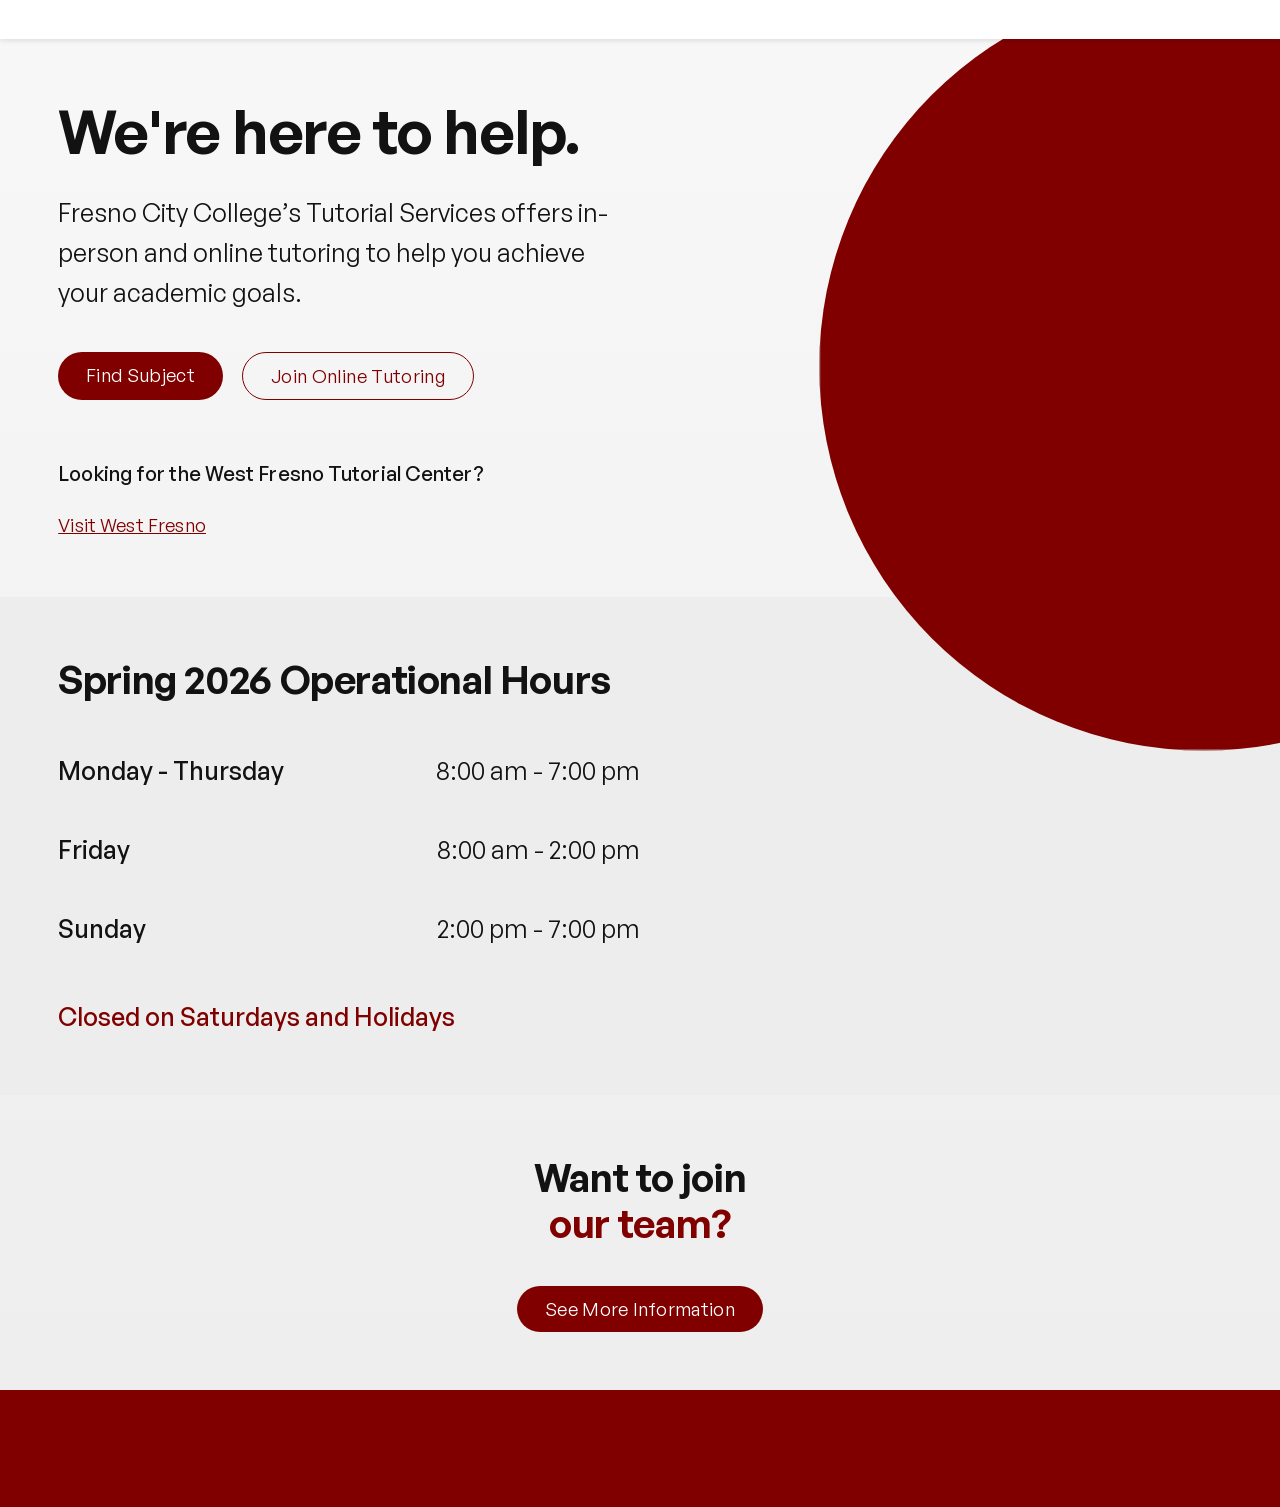
==== index.html @ e74eafc6 "Added div wrapper to all images. Added js code to toggle subject description if available." ====
<html lang="en">

<head>
  <!--Loading Scripts-->
  <script src="/js/partials.js" defer></script>
  <script src="/js/navigation.js" defer></script>

  <!--Importing Roboto font-->
  <link rel="preconnect" href="https://fonts.googleapis.com">
  <link rel="preconnect" href="https://fonts.gstatic.com" crossorigin>
  <link href="https://fonts.googleapis.com/css2?family=Roboto:ital,wght@0,100..900;1,100..900&display=swap"
    rel="stylesheet">

  <!--Stylesheet-->
  <link rel="stylesheet" href="./css/variables.css">
  <link rel="stylesheet" href="./css/base.css">
  <link rel="stylesheet" href="./css/layout.css">
  <link rel="stylesheet" href="./css/components.css">
  <link rel="stylesheet" href="./css/responsive.css">
</head>

<body>

  <header id="header">
  </header>

  <div id="overlay"></div>

  <aside id="sidebar">
  </aside>

  <main id="main-content">
    <div id="hero">
      <div class="container">
        <div id="hero-inner">
          <div id="hero-text">
            <h1 class="hero-title display-lg">We're here to <span>help.</span></h1>
            <h3 id="hero-subtitle">Fresno City College’s Tutorial Services offers in-person and online
              tutoring to help you achieve your academic goals.</h3>
          </div>
          <div id="hero-buttons">
            <a href="subjects.html" class="btn primary-btn">Find Subject</a>
            <a href="online-tutoring.html" class="btn secondary-btn">Join Online Tutoring</a>
          </div>
          <div id="hero-bottom-text">
            <h4>Looking for the West Fresno Tutorial Center?</h4>
            <a href="west-fresno-website.html">Visit West Fresno</a>
          </div>
        </div>
        <div id="hero-circle">
          <img src="./assets/images/library-picture.png" alt="picture of fresno city college tutorial center">
        </div>
      </div>
    </div>
    <div class="hours-of-operation">
      <div class="container">
        <div class="hours-of-operation-inner">
          <h1>Spring 2026 Operational Hours</h1>
          <div class="days-and-hours">
            <h3 class="days">Monday - Thursday</h3>
            <h3>8:00 am - 7:00 pm</h3>
          </div>
          <div class="days-and-hours">
            <h3 class="days">Friday</h3>
            <h3>8:00 am - 2:00 pm</h3>
          </div>
          <div class="days-and-hours">
            <h3 class="days">Sunday</h3>
            <h3>2:00 pm - 7:00 pm</h3>
          </div>
          <h3 class="closed-info">Closed on Saturdays and Holidays</h3>
        </div>
      </div>
    </div>
    <div id="work-cta">
      <div class="container">
        <div id="work-cta-text">
          <h1>Want to join <span>our team?</span></h1>
          <a href="work.html" class="primary-btn btn">See More Information</a>
        </div>
      </div>
    </div>
  </main>

  <footer id="site-footer">
  </footer>

</body>

</html>
---- css/variables.css ----
/* Importing font */
@import url("general-sans.css");

:root {
  /* --- 1. CORE SETTINGS --- */
  --font-family: "GeneralSans-Variable", "Roboto", sans-serif;
  --base-size: 1rem; /* 16px default */

  /* --- 2. TYPOGRAPHY SCALE (Major Thirds - 1.25) --- */
  
  /* DISPLAY (Hero Text) */
  --display-lg-size: clamp(2.4883rem, 1.9457rem + 2.4116vw, 3.8147rem);
  --display-lg-weight: 600;
  --display-lg-line-height: 1.1;
  --display-lg-letter-spacing: -0.02em;

  --display-md-size: clamp(2.0736rem, 1.6734rem + 1.7785vw, 3.0518rem);
  --display-md-weight: 600;
  --display-md-line-height: 1.15;
  --display-md-letter-spacing: -0.015em;

  /* HEADINGS */
  --h1-size: clamp(1.728rem, 1.4362rem + 1.2971vw, 2.4414rem);
  --h1-weight: 600;
  --h1-line-height: 1.2;
  --h1-letter-spacing: -0.01em;

  --h2-size: clamp(1.44rem, 1.2301rem + 0.933vw, 1.9531rem);
  --h2-weight: 500;
  --h2-line-height: 1.25;
  --h2-letter-spacing: -0.005em;

  --h3-size: clamp(1.2rem, 1.0517rem + 0.6591vw, 1.5625rem);
  --h3-weight: 400;
  --h3-line-height: 1.6;
  --h3-letter-spacing: 0em;

  --h4-size: clamp(1rem, 0.8977rem + 0.4545vw, 1.25rem);
  --h4-weight: 500;
  --h4-line-height: 1.6;
  --h4-letter-spacing: 0.005em;

  --h5-size: 1rem;
  --h5-weight: 500;
  --h5-line-height: 1.45;
  --h5-letter-spacing: 0.01em;

  --h6-size: 0.8rem;
  --h6-weight: 500;
  --h6-line-height: 1.5;
  --h6-letter-spacing: 0.05em;
  --h6-text-transform: uppercase;

  /* --- 3. BODY COPY --- */
  --body-size: 1rem;
  --body-weight: 400;
  --body-line-height: 1.6;
  --body-letter-spacing: 0.01em;

  --body-sm-size: 0.875rem;
  --body-sm-weight: 400;
  --body-sm-line-height: 1.6;
  --body-sm-letter-spacing: 0.015em;

  /* Button Text */
  --btn-size: 1.15rem;
  --btn-weight: 400;
  --btn-line-height: 1;
  --btn-letter-spacing: 0.02em;

  /* --- 4. SPACING SYSTEM (8pt Grid) --- */
  --space-xxs: clamp(0.5rem, 0.4583rem + 0.1852vw, 0.625rem);
  --space-xs: clamp(0.75rem, 0.6875rem + 0.2778vw, 0.9375rem);
  --space-sm: clamp(1rem, 0.9167rem + 0.3704vw, 1.25rem);
  --space-md: clamp(1.5rem, 1.375rem + 0.5556vw, 1.875rem);
  --space-lg: clamp(2rem, 1.8333rem + 0.7407vw, 2.5rem);
  --space-xl: clamp(3rem, 2.75rem + 1.1111vw, 3.75rem);
  --space-xxl: clamp(4rem, 3.6667rem + 1.4815vw, 5rem);

  /* Colors */
  --color-primary: maroon;
  --color-secondary: #ededed;
  --color-tertiary: #ccc;
  --color-background: #f8f8f8;
  --color-background-gradient: linear-gradient(180deg, #f8f8f8 0%, #f2f2f2 50%, #ededed 100%);
  --color-text: #121212;
  --color-white: #ffffff;

}
---- css/base.css ----
*,
*::before,
*::after {
  box-sizing: border-box;
}

html,
body {
  margin: 0;
}

body {
  font-family: var(--font-family);
  font-size: var(--body-size);
  font-weight: var(--body-weight);
  line-height: var(--body-line-height);
  letter-spacing: var(--body-letter-spacing);
  background: var(--color-background-gradient);
  color: #121212;
  overflow-x: hidden;
}

h1 {
  font-size: var(--h1-size);
  font-weight: var(--h1-weight);
  line-height: var(--h1-line-height);
  letter-spacing: var(--h1-letter-spacing);
}

h2 {
  font-size: var(--h2-size);
  font-weight: var(--h2-weight);
  line-height: var(--h2-line-height);
  letter-spacing: var(--h2-letter-spacing);
}

h3 {
  font-size: var(--h3-size);
  font-weight: var(--h3-weight);
  line-height: var(--h3-line-height);
  letter-spacing: var(--h3-letter-spacing);
}

h4 {
  font-size: var(--h4-size);
  font-weight: var(--h4-weight);
  line-height: var(--h4-line-height);
  letter-spacing: var(--h4-letter-spacing);
}

h5 {
  font-size: var(--h5-size);
  font-weight: var(--h5-weight);
  line-height: var(--h5-line-height);
  letter-spacing: var(--h5-letter-spacing);
}

h6 {
  font-size: var(--h6-size);
  font-weight: var(--h6-weight);
  line-height: var(--h6-line-height);
  letter-spacing: var(--h6-letter-spacing);
}

.display-lg {
  font-size: var(--display-lg-size);
  font-weight: var(--display-lg-weight);
  line-height: var(--display-lg-line-height);
  letter-spacing: var(--display-lg-letter-spacing);
}

.display-md {
  font-size: var(--display-md-size);
  font-weight: var(--display-md-weight);
  line-height: var(--display-md-line-height);
  letter-spacing: var(--display-md-letter-spacing);
}

h1, h2, h3, h4, h5, h6,
p, ul, ol, li, blockquote {
  margin: 0;
  padding: 0;
}

ul {
  list-style-position: inside;
}

a, button {
  transition: font-weight 0.1s ease-in-out;
  font-size: var(--btn-size);
}
---- css/layout.css ----
.container {
  width: 100%;
  max-width: 1280px;
  margin: 0 auto;
  padding: 0 var(--space-lg);
}

header {
  background-color: var(--color-white);
  position: sticky;
  top: 0;
  z-index: 800;
  box-shadow: 0 2px 5px rgba(0, 0, 0, 0.1);
  height: auto;
  padding: var(--space-sm) 0;
  margin: 0;
  width: 100%;
}

#navbar {
  display: flex;
  align-items: center;
  font-size: var(--btn-size);
}

/* Sidebar Layout & Overlay */
#overlay {
  position: fixed;
  top: 0;
  left: 0;
  width: 100%;
  height: 100%;
  background-color: rgba(0, 0, 0, 0.5);
  opacity: 0;
  visibility: hidden;
  transition: opacity 0.3s ease;
  z-index: 900;
}

#overlay.active {
  opacity: 1;
  visibility: visible;
}

#sidebar {
  position: fixed;
  top: 0;
  right: 0;
  left: auto;
  width: 320px;
  height: 100vh;
  background-color: var(--color-background);
  transform: translateX(100%);
  transition: transform 0.3s ease;
  z-index: 1000;
}

#sidebar.open {
  transform: translateX(0);
}

#sidebar-inner {
  display: flex;
  flex-direction: column;
  padding: var(--space-xxl) var(--space-md);
}

#sidebar-dropdown {
  position: relative;
  display: block;
}

#sidebar-dropdown-content {
  display: none;
}

#sidebar-dropdown-content.open {
  display: flex;
  flex-direction: column;
}

/* Navbar Dropdown */

#nav-dropdown {
  position: relative;
  display: inline-block;
}

#nav-dropdown-content {
  display: none;
}

#nav-dropdown-content.open {
  padding: var(--space-md) var(--space-sm);
  display: flex;
  flex-direction: column;
  position: absolute;
  top: calc(100% + var(--space-md));
  left: calc(-1 * var(--space-sm));
  background-color: var(--color-white);
  box-shadow: 0 2px 5px rgba(0, 0, 0, 0.1);
  min-width: 100%;
  max-width: fit-content;
  z-index: 1000;
}

/*--- Landing Page ---*/

#hero {
  display: flex;
  flex-direction: column;
  position: relative;
}

#hero-inner {
  display: flex;
  flex-direction: column;
  padding: var(--space-xl) 0;
  text-align: left;
  align-items: flex-start;
  width: 100%;
}

.hours-of-operation {
  background-color: #ededed;
}

#work-cta {
  position: relative;
  display: flex;
  justify-content: center;
  padding: var(--space-xl) 0;
}

#work-cta::before {
  content: "";
  position: absolute;
  left: 0;
  top: 0;
  width:0;
  height: 100%;
  background: maroon;
}

/* --- Subjects Page --- */
#subjects-hero,
#subjects-hero-content {
  display: flex;
  flex-direction: column;
  justify-content: center;
  align-items: center;
}

#subjects-hero {
  position: relative;
  text-align: center;
}

#subjects-hero-content {
  display: inline-flex;
  flex-direction: column;
  margin: 0 auto;
  padding: var(--space-xl) 0;
  width: 100%;
}

.subjects-content {
  display: grid;
  grid-template-columns: 1fr;
  gap: var(--space-md);
  border-top: 1px solid var(--color-text);
  padding-top: var(--space-md);
  text-align: left;
}

/* --- Contacts Wrapper --- */

#contact-hero {
  position: relative;
}

#contact-hero .container {  
  display: flex;
  justify-content: center;
}

#contact-hero-content {
  padding-top: var(--space-xl);
  padding-bottom: var(--space-lg);
  max-width: 720px;
}

.contact-box-content {
  display: flex;
  flex-direction: column;
  align-items: center;
  justify-content: center;
  max-width: 720px;
  text-align: left;
}

/* Footer Layout */
#site-footer {
  color: var(--color-background);
  background-color: var(--color-primary);
  padding: var(--space-xl) 0;
  position: relative;
  z-index: 100;
}

#footer-content {
  display: grid;
  grid-template-columns: 1fr;
  gap: var(--space-lg);
}

/*--- Individual Subjects Page ---*/

#subject-info-container {
  padding-top: var(--space-xl);
  padding-bottom: var(--space-xl);
  text-align: center;
  display: flex;
  flex-direction: column;
  align-items: center;
}

.schedule-container {
  padding-bottom: var(--space-xl);
  width: 100%;
  display: block; 
}

#drop-in-info,
#etc-info,
#online-info {
  width: 100%;
  text-align: center;
}

/*--- Apply For Work Page ---*/

#work-hero .container {
  display: flex;
  justify-content: center;
}

#work-hero-inner {
  padding: var(--space-xl) 0;
  max-width: 65ch;
}

.work-section {
  padding: calc(2 * var(--space-xl)) 0;
  position: relative;
  overflow: hidden;
}

.work-section-content {
  display: flex;
  justify-content: space-between;
}

#math-etc-section {
  background-color: var(--color-background);
}

#wrc-section {
  background-color: var(--color-secondary);
}

#pass-section .work-section-inner {
  margin-left: auto;
}

/* --- English PASS Center Page --- */

.tutoring-options {
  padding: var(--space-xl) 0;
}

.questions-section {
  text-align: center;
  padding: var(--space-xl) 0;
  margin: 0 auto;
  width: fit-content;
}

.questions-section span {
  display: block;
}
---- css/components.css ----
/* --- Buttons & Links --- */
.btn {
  display: inline-block;
  padding: 0.75em 1.5em;
  text-decoration: none;
  border-radius: 9999px;
  font-size: var(--btn-size);
  font-weight: var(--btn-weight);
  line-height: var(--btn-line-height);
  letter-spacing: var(--btn-letter-spacing);
  transition: all 0.2s ease-in-out;
  text-align: center;
  width: 100%;
}

.primary-btn {
  background-color: var(--color-primary);
  color: var(--color-white);
  border: none;
}

.secondary-btn {
  color: var(--color-primary);
  background-color: transparent;
  border: 1px solid var(--color-primary);
}

/* --- Navigation Components --- */
#main-logo {
  height: 44px;
  width: 44px;
  margin: 0;
}

.upper-icons,
.upper-buttons {
  display: none;
}

/* --- Sidebar Components --- */
#sidebar-btn {
  display: flex;
  flex-direction: column;
  justify-content: space-between;
  align-items: center;
  height: 44px;
  width: 44px;
  margin-left: auto;
  background-color: transparent;
  padding: 0.4rem 0;
  border: none;
}

.line {
  background-color: var(--color-primary);
  height: 3px;
  border-radius: 9999px;
  width: 100%;
}

#sidebar-exit-btn {
  width: 44px;
  height: 44px;
  position: absolute;
  top: var(--space-md);
  right: var(--space-lg);
  background: transparent;
  border: none;
  cursor: pointer;
}

#sidebar-exit-btn::before,
#sidebar-exit-btn::after {
  content: "";
  position: absolute;
  top: 50%;
  left: 50%;
  width: 3px;
  height: 44px;
  background-color: var(--color-primary);
  border-radius: 9999px;
}

#sidebar-exit-btn::before {
  transform: translate(-50%, -50%) rotate(45deg);
}

#sidebar-exit-btn::after {
  transform: translate(-50%, -50%) rotate(-45deg);
}

.sidebar-icons {
  display: flex;
  flex-direction: column;
  margin: var(--space-lg) 0;
}

.sidebar-icons button {
  border: none;
  background: none;
  cursor: pointer;
  display: flex;
  font: inherit;
  padding: 0;
}

.sidebar-icons a,
.sidebar-icons button {
  text-decoration: none;
  border-bottom: 1px solid var(--color-tertiary);
  color: var(--color-primary);
  font-weight: 500;
  font-size: var(--btn-size);
  width: 100%;
  padding: var(--space-xs) 0;
}

.sidebar-buttons .btn {
  width: 100%;
  padding: 0.6em 1.2em;
  margin-bottom: var(--space-sm);
}

#sidebar-dropdown-content a {
  padding-left: var(--space-md);
  border-bottom: none;
}

#sidebar-dropdown-arrow {
  display: inline-block;
  margin-right: 10px;
  transition: 0.2s transform ease;
}

#sidebar-dropdown-arrow.open {
  transform: rotate(180deg) translateY(-5px);
}

/* -- Subjects Coomponents -- */

.subjects-box {
  width: 100%;
  border: 1px solid var(--color-tertiary);
  background-color: var(--color-white);
  border-radius: 20px;
}

.subjects-box-content {
  padding: var(--space-md) var(--space-lg);
}

.subjects-box h2 {
  margin-bottom: var(--space-md);
}

/* --- Navigation Dropdown --- */
#nav-dropdown-btn {
  cursor: pointer;
  width: auto;
}

#nav-dropdown-arrow {
  display: inline-block;
  margin-left: 10px;
  transition: 0.2s transform ease;
}

#nav-dropdown-arrow.open {
  transform: rotate(180deg) translateY(-5px);
}

#nav-dropdown-content a {
  color: var(--color-text);
  font-weight: 400;
  white-space: nowrap;
  border-bottom: 1px solid var(--color-secondary);
  border-radius: 10px 10px 0 0;
  padding: var(--space-xs) var(--space-xs);
}

#nav-dropdown-content a:last-child {
  border-bottom: none;
}

/* --- Hero Section Content --- */

#hero-text {
  display: flex;
  flex-direction: column;
}

.hero-title {
  margin-bottom: var(--space-md);
}

#hero-subtitle {
  font-size: var(--h3-size);
  margin-bottom: var(--space-lg);
  max-width: 65ch;
}

#hero-buttons {
  display: flex;
  flex-direction: column;
  gap: var(--space-sm);
  margin-bottom: var(--space-lg);
  width: 100%;
}

#hero-bottom-text {
  text-align: inherit;
}

#hero-bottom-text h4 {
  margin-bottom: var(--space-sm);
}

#hero-bottom-text a {
  color: maroon;
  text-decoration: underline;
  font-size: var(--btn-size);
  border: none;
  padding: 0;
  margin-bottom: 0;
}

#hero-bottom-text a:hover {
  font-weight: 500;
}

#hero-circle {
  display: none;
}

.hero-title span {
  color: var(--color-primary);
}

/* --- Hours Section Content --- */
.hours-of-operation-inner {
  padding: var(--space-xl) 0;
  width: 100%;
  text-align: center;
}

.hours-of-operation-inner h1 {
  margin-bottom: var(--space-md);
}

.days-and-hours {
  display: grid;
  padding: var(--space-sm) 0;
  grid-template-columns: 1fr;
}

.days-and-hours:last-of-type {
  margin-bottom: var(--space-md);
}

.closed-info {
  font-weight: 500;
  color: var(--color-primary);
}

.days {
  font-weight: var(--h2-weight);
}

/* --- Work CTA Content --- */
#work-cta-text {
  text-align: center;
  width: 100%;
}

#work-cta-text h1 {
  margin-bottom: var(--space-lg);
}

#work-cta-text span {
  color: var(--color-primary);
  display: block;
}

/* --- Subjects Components --- */
#subjects-hero-content h3,
#subject-search {
  margin-top: 0;
  width: 0;
  min-width: 100%;
}

#subjects-hero-content h1,
#subjects-hero-content h3 {
  margin-bottom: var(--space-md);
}

#subjects-hero-content a {
  display: block;
  background-color: var(--color-gray);
  border-bottom: 2px solid var(--color-primary);
}

#subjects-hero-emphasis {
  text-align: center;
  color: var(--color-primary);
}

#subject-search {
  font-size: var(--btn-size);
  font-weight: var(--btn-weight);
  padding: 0.6em 1.5em;
  text-decoration: none;
  border-radius: 9999px;
  border: 1px solid var(--color-primary);
  outline: none;
}

/* --- Subjects Menu & Boxes --- */
#subjects-menu {
  padding: var(--space-lg) 0 var(--space-xl) 0;
  margin: 0 auto;
  display: flex;
  flex-direction: column;
  align-items: center;
  gap: var(--space-lg);
}

.subjects-content a {
  text-decoration: none;
  font-size: var(--btn-size);
  font-weight: 500;
  color: var(--color-primary);
  border-bottom: 1px solid var(--color-secondary);
  border-radius: 10px 10px 0 0;
  padding: var(--space-xxs) var(--space-xs);
}

/* --- Contact Page Components --- */

.contact-box {
  border-top: 1px solid var(--color-secondary);
  transition: 0.1s background-color ease-in-out;
  padding: var(--space-md) 0;
}

.contact-box:last-child {
  border-bottom: 1px solid var(--color-secondary);
  margin-bottom: var(--space-xl);
}

.contact-box .container {
  display: flex;
  justify-content: center;
}

.contact-img {
  display: flex;
  justify-content: center;
  margin-bottom: var(--space-sm);
  order: 1;
}

.contact-img img {
  width: clamp(7.5rem, 6.3636rem + 5.6818vw, 10.625rem);
  height: clamp(7.5rem, 6.3636rem + 5.6818vw, 10.625rem);
}

.contact-box:hover {
  background-color: var(--color-background);
}

.contact-box-text {
  text-align: center;
  order: 2;
}

.coordinator-name {
  margin-bottom: var(--space-xxs);
  font-weight: 500;
}

.contact-position {
  margin-bottom: var(--space-md);
  font-weight: 400;
}

.contact-email {
  text-decoration: underline;
  color: var(--color-primary);
  font-weight: 400;
  transition: font-weight 0.1s ease-in-out;
}

.contact-email:hover {
  font-weight: 500;
  cursor: pointer;
}

/* --- Footer Components --- */
#footer-brand h4 {
  margin-bottom: var(--space-sm);
}

#footer-links,
#footer-meta {
  display: flex;
  flex-direction: column;
  gap: var(--space-sm);
}

#footer-links a {
  color: var(--color-tertiary);
  text-decoration: none;
  font-size: var(--body-size);
}

#footer-links a:hover {
  color: var(--color-background);
  text-decoration: underline;
}

/*--- Individual Subjects Page ---*/

.schedule iframe {
  width: 100%;
  border: none;
  border-radius: 10px;
  background: var(--color-background);
  overflow: auto;
}

#subject-info,
#subject-disclaimer {
  max-width: 65ch;
}

#subject-disclaimer {
  color: var(--color-primary);
  font-weight: 500;
}

#subject-disclaimer span {
  display: inline-block;
}

#subject-description {
  margin-top: var(--space-md);
}

#etc-info h4 {
  font-weight: 400;
  margin-bottom: var(--space-md);
}

#drop-in-info h1,
#online-info h1 {
  margin-bottom: var(--space-md);
}

#etc-info h1 {
  margin-bottom: var(--space-sm);
}

#etc-info h4 {
  color: var(--color-primary);
  font-weight: 500;
}

#in-person-location li {
  font-size: var(--h3-size);
  margin-bottom: var(--space-sm);
}

/* --- Apply For Work Page ---*/
#work-hero h1 {
  margin-bottom: var(--space-md);
}

.work-section-inner h1 {
  margin-bottom: var(--space-lg);
}

.work-section-inner h2 {
  margin-bottom: var(--space-sm);
}

.work-section-inner li {
  font-size: var(--h3-size);
}

.work-section-inner ul {
  margin-bottom: var(--space-lg);
}

.work-section-buttons {
  display: flex;
  flex-direction: column;
  gap: var(--space-sm);
}

#math-etc-circle,
#pass-circle,
#wrc-circle {
  display: none;
}

/* --- English PASS / WRC Center Page --- */

.tutoring-options-inner h1:first-child {
  padding-bottom: var(--space-md);
  border-bottom: 1px solid var(--color-text);
  margin-bottom: var(--space-md);
  text-align: center;
}

.tutoring-options-inner h2 {
  margin-bottom: var(--space-sm);
}

.tutoring-options-inner h3 {
  margin-bottom: var(--space-md);
}

.tutoring-options .container {
  display: flex;
  justify-content: center;
}

#tutoring-options-box {
  width: fit-content;
}

#tutoring-options-grid {
  text-align: left;
}

#tutoring-options-grid span {
  display: block;
}

#pass-hours {
  margin: 0 auto;
  max-width: fit-content;
}

#pass-hours .closed-info {
  text-align: center;
}

.questions-section h1 {
  margin-bottom: var(--space-md);
}

.questions-section span {
  color: var(--color-primary);
}

.email-phone {
  display: flex;
  flex-direction: column;
  margin-top: var(--space-md);
  transition: font-weight 0.1s ease-in-out;
}

.email-title {
  font-weight: 500;
}

.email-data {
  color: var(--color-primary);
  text-decoration: underline;
  font-size: var(--h3-size);
}

.email-data:hover {
  font-weight: 500;
  cursor: pointer
}

#services-circle {
  display: none;
}
---- css/responsive.css ----
@media (min-width: 500px) {
  /* --- Subjects Page --- */
  .line-break {
    display: none;
  }

  #subjects-hero-content {
    width: fit-content;
  }

  /* --- Apply For Work Page --- */
  .work-section-inner {
    max-width: 50ch;
  }
}

@media (min-width: 768px) {
  .btn {
    width: auto;
  }

  #hero-buttons {
    flex-direction: row;
    margin-bottom: var(--space-xl);
  }

  header {
    display: flex;
    align-items: center;
  }

  #computer-lab-line-break {
    display: none;
  }

  .work-section-buttons {
    flex-direction: row;
  }

  .subjects-box-content {
    padding: var(--space-lg) var(--space-xl);
  }

  .tutoring-options .container {
    justify-content: flex-start;
  }
}

@media (min-width: 1024px) {
  .container {
    padding: 0 var(--space-lg);
  }

  #main-logo {
    height: 56px;
    width: 56px;
  }

  .upper-icons {
    display: flex;
    gap: var(--space-lg);
    margin-right: auto;
    margin-left: var(--space-lg);
    color: var(--color-black);
  }

  .upper-icons a {
    color: inherit;
    text-decoration: none;
  }

  .upper-icons button {
    background: none;
    border: none;
    color: inherit;
    font: inherit;
    cursor: pointer;
    padding: 0;
  }

  .upper-icons a:hover,
  .upper-icons button:hover {
    color: maroon;
    font-weight: 500;
  }

  #nav-dropdown-content a:hover {
    color: maroon;
    font-weight: 500;
  }

  .primary-btn:hover {
    background-color: #5a0000;
  }

  .secondary-btn:hover {
    background-color: var(--color-secondary);
  }

  .upper-buttons {
    display: flex;
    gap: var(--space-md);
    margin-left: auto;
  }

  #sidebar-btn {
    display: none;
  }

  #sidebar {
    display: none;
  }

  /* --- Hero Section --- */
  #hero-inner {
    display: flex;
    flex-direction: column;
    justify-content: center;
    align-items: flex-start;
    width: 50%;
  }

  #hero-subtitle {
    padding: 0;
  }

  #hero-circle {
    display: inline-block;
    position: absolute;
    object-fit: cover;
    bottom: 0;
    right: 0;
    width: clamp(700px, 60vw, 1000px);
    height: clamp(700px, 60vw, 1000px);
    transform: translate(40%, 20%);
    border-radius: 50%;
    background-color: var(--color-primary);
    z-index: 0;
    overflow: hidden;
  }

  #hero-circle img {
    object-fit: cover;
    width: 100%;
    height: 100%;
    object-position: center;
  }

  .hours-of-operation-inner {
    text-align: left;
    max-width: 50%;
  }

  .days-and-hours {
    display: flex;
    justify-content: space-between;
  }

  /* --- Subjects Page --- */
  #subjects-circle-left,
  #subjects-circle-right {
    display: inline-block;
    position: absolute;
    width: clamp(300px, 30vw, 700px);
    height: clamp(300px, 30vw, 700px);
    background-color: var(--color-primary);
    z-index: 0;
    border-radius: 50%;
  }

  #subjects-circle-left {
    top: 0;
    left: 0;
    transform: translate(-50%, -50%);
  }

  #subjects-circle-right {
    bottom: 0;
    right: 0;
    transform: translate(50%, 50%);
  }

  .subjects-content {
    grid-template-columns: 1fr 1fr;
    text-align: left;
  }

  .subjects-content a {
    transition: background-color 0.2s ease-in-out;
  }

  .subjects-content a:hover {
    background-color: var(--color-secondary);
  }

  .subjects-box {
    width: 80%;
  }

  /*
  #contact-circle-left,
  #contact-circle-right {
    display: inline-block;
    position: absolute;
    width: clamp(100px, 25vw, 500px);
    height: clamp(100px, 25vw, 500px);
    background-color: var(--color-background);
    border: clamp(20px, 5vw, 100px)solid var(--color-primary);
    z-index: -1;
    border-radius: 50%;
  }

  #contact-circle-left {
    top: 0;
    left: 0;
    transform: translate(-70%, 100%);
  }

   #contact-circle-right {
    top: 0;
    right: 0;
    transform: translate(70%, -10%);
  }
  */

  /* --- Contact Page --- */
  .contact-img {
    margin: 0;
    order: 2;
  }

  .contact-box-content {
    flex-direction: row;
    width: 720px;
    justify-content: space-between;
    align-items: center;
  }

  .contact-box-text {
    text-align: left;
    order: 1;
  }

  #footer-content {
    display: grid;
    grid-template-columns: 2fr 1fr 1fr;
  }

  #math-etc-circle,
  #wrc-circle,
  #pass-circle {
    display: inline-block;
    position: absolute;
    width: clamp(600px, 60vw, 900px);
    height: 900px;
    border-radius: 50%;
    background-color: var(--color-primary);
    z-index: 0;
    overflow: hidden;
  }

  #math-etc-circle,
  #wrc-circle {
    top: 50%;
    right: 0;
    transform: translateX(30%) translateY(-50%);
  }

  #pass-circle {
    top: 50%;
    left: 0;
    transform: translateX(-30%) translateY(-50%);
  }

  #math-etc-circle img,
  #pass-circle img,
  #wrc-circle img {
    width: 100%;
    height: 100%;
    object-fit: cover;
    object-position: center;
    transform: scale(0.8);
  }

  #math-etc-circle img,
  #wrc-circle img {
    transform-origin: left;
  }

  #pass-circle img {
    transform-origin: right;
  }

  #services-circle {
    display: inline-block;
    position: absolute;
    bottom: 0;
    right: 0;
    width: clamp(700px, 60vw, 1000px);
    height: clamp(700px, 60vw, 1000px);
    transform: translate(40%, 50%);
    border-radius: 50%;
    background-color: var(--color-primary);
    z-index: 0;
    overflow: hidden;
  }

  #services-circle img {
    width: 100%;
    height: 100%;
    object-fit: cover;
    object-position: center;
  }

  .email-phone {
    flex-direction: row;
    justify-content: space-between;
  }

  .hero-title span {
    color: var(--color-text);
  }

  .questions-section span {
    display: inline;
    color: var(--color-text);
  }

  #tutoring-options-grid {
    display: grid;
    grid-template-columns: max-content max-content;
    gap: var(--space-xl);
  }

  .tutoring-option-column {
    max-width: 50ch;
  }
}

@media (min-width: 1160px) {
  .container {
    padding: 0 var(--space-xl);
  }

  .upper-icons {
    gap: var(--space-xl);
    margin-left: var(--space-xl);
  }

  .upper-buttons {
    display: flex;
    gap: var(--space-lg);
    margin-left: auto;
  }
}
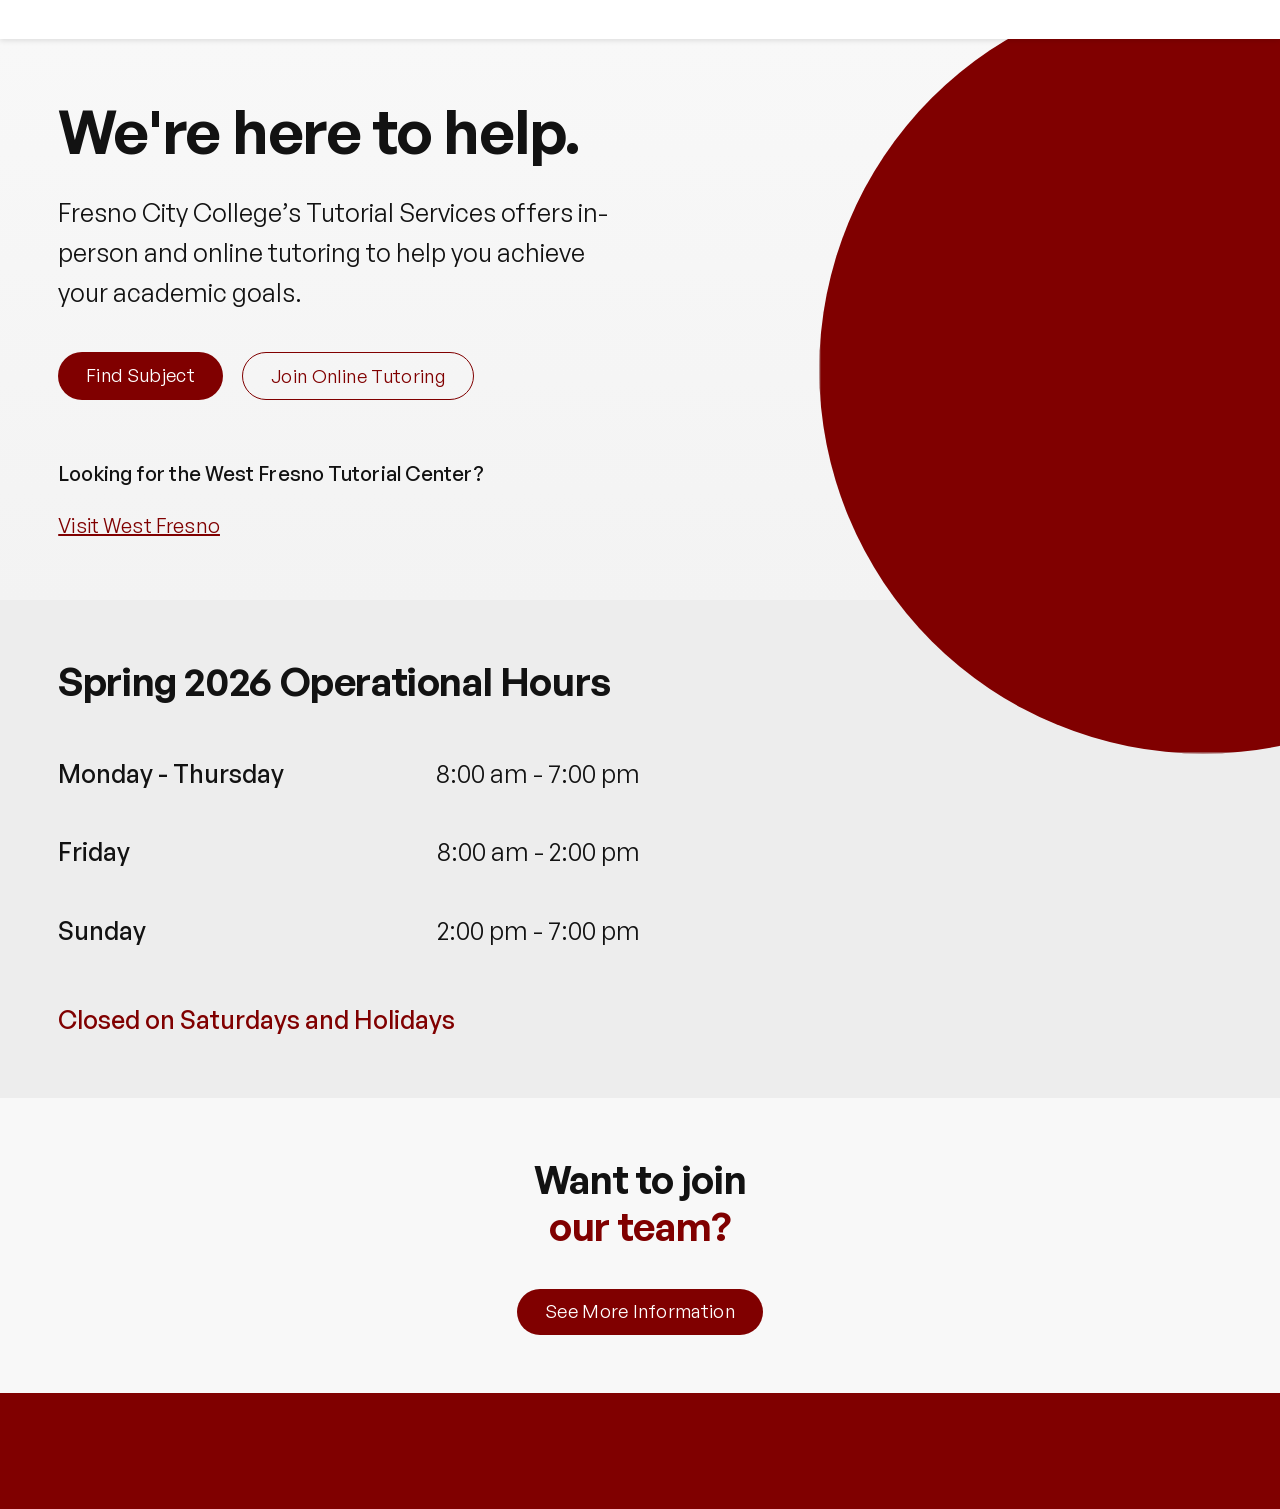
==== commit 1160ef94: "Modified landing page mobile layout to display image at the top." ====
--- a/index.html
+++ b/index.html
@@ -12,11 +12,11 @@
     rel="stylesheet">
 
   <!--Stylesheet-->
-  <link rel="stylesheet" href="./css/variables.css">
-  <link rel="stylesheet" href="./css/base.css">
-  <link rel="stylesheet" href="./css/layout.css">
-  <link rel="stylesheet" href="./css/components.css">
-  <link rel="stylesheet" href="./css/responsive.css">
+  <link rel="stylesheet" href="/css/variables.css">
+  <link rel="stylesheet" href="/css/base.css">
+  <link rel="stylesheet" href="/css/layout.css">
+  <link rel="stylesheet" href="/css/components.css">
+  <link rel="stylesheet" href="/css/responsive.css">
 </head>
 
 <body>
@@ -29,6 +29,8 @@
   <aside id="sidebar">
   </aside>
 
+  <div class="mobile-hero-image" id="landing-page-mobile-image">
+    </div>
   <main id="main-content">
     <div id="hero">
       <div class="container">
@@ -47,9 +49,9 @@
             <a href="west-fresno-website.html">Visit West Fresno</a>
           </div>
         </div>
-        <div id="hero-circle">
-          <img src="./assets/images/library-picture.png" alt="picture of fresno city college tutorial center">
-        </div>
+      </div>
+      <div id="hero-circle">
+        <img src="/assets/images/library-picture.png" alt="picture of fresno city college tutorial center">
       </div>
     </div>
     <div class="hours-of-operation">
--- a/css/base.css
+++ b/css/base.css
@@ -16,8 +16,12 @@
   line-height: var(--body-line-height);
   letter-spacing: var(--body-letter-spacing);
   background: var(--color-background-gradient);
-  color: #121212;
+  color: var(--color-text);
   overflow-x: hidden;
+}
+
+#main-content {
+  background: var(--color-background-gradient);
 }
 
 h1 {
--- a/css/layout.css
+++ b/css/layout.css
@@ -106,6 +106,22 @@
 
 /*--- Landing Page ---*/
 
+.mobile-hero-image {
+  z-index: 0;
+  height: 25vh;
+}
+
+#landing-page-mobile-image {
+  background-image: url("/assets/images/library-picture.png");
+  background-size: cover;
+  background-position: bottom center;
+}
+
+#main-content {
+  margin-top: -50px;
+  border-radius: 50px 50px 0 0;
+}
+
 #hero {
   display: flex;
   flex-direction: column;
@@ -130,6 +146,7 @@
   display: flex;
   justify-content: center;
   padding: var(--space-xl) 0;
+  background: var(--color-background);
 }
 
 #work-cta::before {
@@ -218,7 +235,6 @@
 
 #subject-info-container {
   padding-top: var(--space-xl);
-  padding-bottom: var(--space-xl);
   text-align: center;
   display: flex;
   flex-direction: column;
@@ -226,7 +242,6 @@
 }
 
 .schedule-container {
-  padding-bottom: var(--space-xl);
   width: 100%;
   display: block; 
 }
@@ -238,6 +253,25 @@
   text-align: center;
 }
 
+#subject-disclaimer {
+  text-align: center;
+  padding: var(--space-lg) 0;
+  background: var(--color-background);
+}
+
+#subject-disclaimer .container {
+  display: flex;
+  justify-content: center;
+}
+
+#subject-sections {
+  padding-top: var(--space-xl);
+  padding-bottom: var(--space-xl);
+  display: flex;
+  flex-direction: column;
+  gap: var(--space-xl);
+}
+
 /*--- Apply For Work Page ---*/
 
 #work-hero .container {
--- a/css/components.css
+++ b/css/components.css
@@ -25,6 +25,14 @@
   border: 1px solid var(--color-primary);
 }
 
+.primary-btn:hover {
+  background-color: #5a0000;
+}
+
+.secondary-btn:hover {
+  background-color: var(--color-secondary);
+}
+
 /* --- Navigation Components --- */
 #main-logo {
   height: 44px;
@@ -92,7 +100,7 @@
 .sidebar-icons {
   display: flex;
   flex-direction: column;
-  margin: var(--space-lg) 0;
+  margin: var(--space-xl) 0;
 }
 
 .sidebar-icons button {
@@ -138,18 +146,18 @@
 
 /* -- Subjects Coomponents -- */
 
-.subjects-box {
+.rounded-box {
   width: 100%;
   border: 1px solid var(--color-tertiary);
   background-color: var(--color-white);
   border-radius: 20px;
 }
 
-.subjects-box-content {
+.rounded-box-content {
   padding: var(--space-md) var(--space-lg);
 }
 
-.subjects-box h2 {
+.rounded-box h2 {
   margin-bottom: var(--space-md);
 }
 
@@ -208,7 +216,8 @@
 }
 
 #hero-bottom-text {
-  text-align: inherit;
+  text-align: center;
+  margin: 0 auto;
 }
 
 #hero-bottom-text h4 {
@@ -218,7 +227,7 @@
 #hero-bottom-text a {
   color: maroon;
   text-decoration: underline;
-  font-size: var(--btn-size);
+  font-size: var(--h4-size);
   border: none;
   padding: 0;
   margin-bottom: 0;
@@ -424,23 +433,19 @@
 .schedule iframe {
   width: 100%;
   border: none;
-  border-radius: 10px;
+  border-radius: 20px;
   background: var(--color-background);
   overflow: auto;
 }
 
 #subject-info,
-#subject-disclaimer {
+#subject-disclaimer h3 {
   max-width: 65ch;
 }
 
-#subject-disclaimer {
-  color: var(--color-primary);
-  font-weight: 500;
-}
-
-#subject-disclaimer span {
-  display: inline-block;
+#subject-disclaimer h3 {
+  color: var(--color-primary);
+  font-weight: 500;
 }
 
 #subject-description {
@@ -574,7 +579,7 @@
 
 .email-data:hover {
   font-weight: 500;
-  cursor: pointer
+  cursor: pointer;
 }
 
 #services-circle {
--- a/css/responsive.css
+++ b/css/responsive.css
@@ -7,14 +7,10 @@
   #subjects-hero-content {
     width: fit-content;
   }
-
-  /* --- Apply For Work Page --- */
-  .work-section-inner {
-    max-width: 50ch;
-  }
 }
 
 @media (min-width: 768px) {
+
   .btn {
     width: auto;
   }
@@ -24,6 +20,11 @@
     margin-bottom: var(--space-xl);
   }
 
+  #hero-bottom-text {
+    text-align: inherit;
+    margin: 0;
+  }
+
   header {
     display: flex;
     align-items: center;
@@ -33,217 +34,12 @@
     display: none;
   }
 
-  .work-section-buttons {
-    flex-direction: row;
-  }
-
-  .subjects-box-content {
+  .rounded-box-content {
     padding: var(--space-lg) var(--space-xl);
   }
 
   .tutoring-options .container {
     justify-content: flex-start;
-  }
-}
-
-@media (min-width: 1024px) {
-  .container {
-    padding: 0 var(--space-lg);
-  }
-
-  #main-logo {
-    height: 56px;
-    width: 56px;
-  }
-
-  .upper-icons {
-    display: flex;
-    gap: var(--space-lg);
-    margin-right: auto;
-    margin-left: var(--space-lg);
-    color: var(--color-black);
-  }
-
-  .upper-icons a {
-    color: inherit;
-    text-decoration: none;
-  }
-
-  .upper-icons button {
-    background: none;
-    border: none;
-    color: inherit;
-    font: inherit;
-    cursor: pointer;
-    padding: 0;
-  }
-
-  .upper-icons a:hover,
-  .upper-icons button:hover {
-    color: maroon;
-    font-weight: 500;
-  }
-
-  #nav-dropdown-content a:hover {
-    color: maroon;
-    font-weight: 500;
-  }
-
-  .primary-btn:hover {
-    background-color: #5a0000;
-  }
-
-  .secondary-btn:hover {
-    background-color: var(--color-secondary);
-  }
-
-  .upper-buttons {
-    display: flex;
-    gap: var(--space-md);
-    margin-left: auto;
-  }
-
-  #sidebar-btn {
-    display: none;
-  }
-
-  #sidebar {
-    display: none;
-  }
-
-  /* --- Hero Section --- */
-  #hero-inner {
-    display: flex;
-    flex-direction: column;
-    justify-content: center;
-    align-items: flex-start;
-    width: 50%;
-  }
-
-  #hero-subtitle {
-    padding: 0;
-  }
-
-  #hero-circle {
-    display: inline-block;
-    position: absolute;
-    object-fit: cover;
-    bottom: 0;
-    right: 0;
-    width: clamp(700px, 60vw, 1000px);
-    height: clamp(700px, 60vw, 1000px);
-    transform: translate(40%, 20%);
-    border-radius: 50%;
-    background-color: var(--color-primary);
-    z-index: 0;
-    overflow: hidden;
-  }
-
-  #hero-circle img {
-    object-fit: cover;
-    width: 100%;
-    height: 100%;
-    object-position: center;
-  }
-
-  .hours-of-operation-inner {
-    text-align: left;
-    max-width: 50%;
-  }
-
-  .days-and-hours {
-    display: flex;
-    justify-content: space-between;
-  }
-
-  /* --- Subjects Page --- */
-  #subjects-circle-left,
-  #subjects-circle-right {
-    display: inline-block;
-    position: absolute;
-    width: clamp(300px, 30vw, 700px);
-    height: clamp(300px, 30vw, 700px);
-    background-color: var(--color-primary);
-    z-index: 0;
-    border-radius: 50%;
-  }
-
-  #subjects-circle-left {
-    top: 0;
-    left: 0;
-    transform: translate(-50%, -50%);
-  }
-
-  #subjects-circle-right {
-    bottom: 0;
-    right: 0;
-    transform: translate(50%, 50%);
-  }
-
-  .subjects-content {
-    grid-template-columns: 1fr 1fr;
-    text-align: left;
-  }
-
-  .subjects-content a {
-    transition: background-color 0.2s ease-in-out;
-  }
-
-  .subjects-content a:hover {
-    background-color: var(--color-secondary);
-  }
-
-  .subjects-box {
-    width: 80%;
-  }
-
-  /*
-  #contact-circle-left,
-  #contact-circle-right {
-    display: inline-block;
-    position: absolute;
-    width: clamp(100px, 25vw, 500px);
-    height: clamp(100px, 25vw, 500px);
-    background-color: var(--color-background);
-    border: clamp(20px, 5vw, 100px)solid var(--color-primary);
-    z-index: -1;
-    border-radius: 50%;
-  }
-
-  #contact-circle-left {
-    top: 0;
-    left: 0;
-    transform: translate(-70%, 100%);
-  }
-
-   #contact-circle-right {
-    top: 0;
-    right: 0;
-    transform: translate(70%, -10%);
-  }
-  */
-
-  /* --- Contact Page --- */
-  .contact-img {
-    margin: 0;
-    order: 2;
-  }
-
-  .contact-box-content {
-    flex-direction: row;
-    width: 720px;
-    justify-content: space-between;
-    align-items: center;
-  }
-
-  .contact-box-text {
-    text-align: left;
-    order: 1;
-  }
-
-  #footer-content {
-    display: grid;
-    grid-template-columns: 2fr 1fr 1fr;
   }
 
   #math-etc-circle,
@@ -251,7 +47,7 @@
   #pass-circle {
     display: inline-block;
     position: absolute;
-    width: clamp(600px, 60vw, 900px);
+    width: clamp(300px, 50vw, 900px);
     height: 900px;
     border-radius: 50%;
     background-color: var(--color-primary);
@@ -291,6 +87,227 @@
     transform-origin: right;
   }
 
+  .work-section-inner {
+    max-width: 40ch;
+  }
+}
+
+@media (min-width: 1024px) {
+
+  #main-content {
+    margin-top: 0;
+    border-radius: 0;
+  }
+
+  #main-logo {
+    height: 56px;
+    width: 56px;
+  }
+
+  .upper-icons {
+    display: flex;
+    gap: var(--space-lg);
+    margin-right: auto;
+    margin-left: var(--space-lg);
+    color: var(--color-black);
+  }
+
+  .upper-icons a {
+    color: inherit;
+    text-decoration: none;
+  }
+
+  .upper-icons button {
+    background: none;
+    border: none;
+    color: inherit;
+    font: inherit;
+    cursor: pointer;
+    padding: 0;
+  }
+
+  .upper-icons a:hover,
+  .upper-icons button:hover {
+    color: maroon;
+    font-weight: 500;
+  }
+
+  #nav-dropdown-content a:hover {
+    color: maroon;
+    font-weight: 500;
+  }
+
+  .upper-buttons {
+    display: flex;
+    gap: var(--space-md);
+    margin-left: auto;
+  }
+
+  #sidebar-btn {
+    display: none;
+  }
+
+  #sidebar {
+    display: none;
+  }
+
+  /* --- Hero Section --- */
+
+  .mobile-hero-image {
+    display: none;
+  }
+
+  #hero-inner {
+    display: flex;
+    flex-direction: column;
+    justify-content: center;
+    align-items: flex-start;
+    width: 50%;
+  }
+
+  #hero-subtitle {
+    padding: 0;
+  }
+
+  #hero-circle {
+    display: inline-block;
+    position: absolute;
+    bottom: 0;
+    right: 0;
+    width: clamp(700px, 60vw, 1000px);
+    height: clamp(700px, 60vw, 1000px);
+    transform: translate(40%, 20%);
+    border-radius: 50%;
+    background-color: var(--color-primary);
+    z-index: 0;
+    overflow: hidden;
+  }
+
+  #hero-circle img {
+    object-fit: cover;
+    width: 100%;
+    height: 100%;
+    object-position: center;
+  }
+
+  .hours-of-operation-inner {
+    text-align: left;
+    max-width: 50%;
+  }
+
+  .days-and-hours {
+    display: flex;
+    justify-content: space-between;
+  }
+
+  /* --- Subjects Page --- */
+  #subjects-circle-left,
+  #subjects-circle-right {
+    display: inline-block;
+    position: absolute;
+    width: clamp(300px, 30vw, 700px);
+    height: clamp(300px, 30vw, 700px);
+    background-color: var(--color-primary);
+    z-index: 0;
+    border-radius: 50%;
+  }
+
+  #subjects-circle-left {
+    top: 0;
+    left: 0;
+    transform: translate(-50%, -50%);
+  }
+
+  #subjects-circle-right {
+    bottom: 0;
+    right: 0;
+    transform: translate(50%, 50%);
+  }
+
+  .subjects-content {
+    grid-template-columns: 1fr 1fr;
+    text-align: left;
+  }
+
+  .subjects-content a {
+    transition: background-color 0.2s ease-in-out;
+  }
+
+  .subjects-content a:hover {
+    background-color: var(--color-secondary);
+  }
+
+  #subjects-box {
+    width: 80%;
+  }
+
+  /*
+  #contact-circle-left,
+  #contact-circle-right {
+    display: inline-block;
+    position: absolute;
+    width: clamp(100px, 25vw, 500px);
+    height: clamp(100px, 25vw, 500px);
+    background-color: var(--color-background);
+    border: clamp(20px, 5vw, 100px)solid var(--color-primary);
+    z-index: -1;
+    border-radius: 50%;
+  }
+
+  #contact-circle-left {
+    top: 0;
+    left: 0;
+    transform: translate(-70%, 100%);
+  }
+
+   #contact-circle-right {
+    top: 0;
+    right: 0;
+    transform: translate(70%, -10%);
+  }
+  */
+
+  /* --- Contact Page --- */
+  .contact-img {
+    margin: 0;
+    order: 2;
+  }
+
+  .contact-box-content {
+    flex-direction: row;
+    width: 720px;
+    justify-content: space-between;
+    align-items: center;
+  }
+
+  .contact-box-text {
+    text-align: left;
+    order: 1;
+  }
+
+  #footer-content {
+    display: grid;
+    grid-template-columns: 2fr 1fr 1fr;
+  }
+
+  #math-etc-circle,
+  #wrc-circle,
+  #pass-circle {
+    width: clamp(300px, 60vw, 900px);
+  }
+
+  .work-section-inner {
+    max-width: 50ch;
+  }
+
+  .work-section-buttons {
+    flex-direction: row;
+  }
+
+  #pass-circle img {
+    transform-origin: right;
+  }
+
   #services-circle {
     display: inline-block;
     position: absolute;
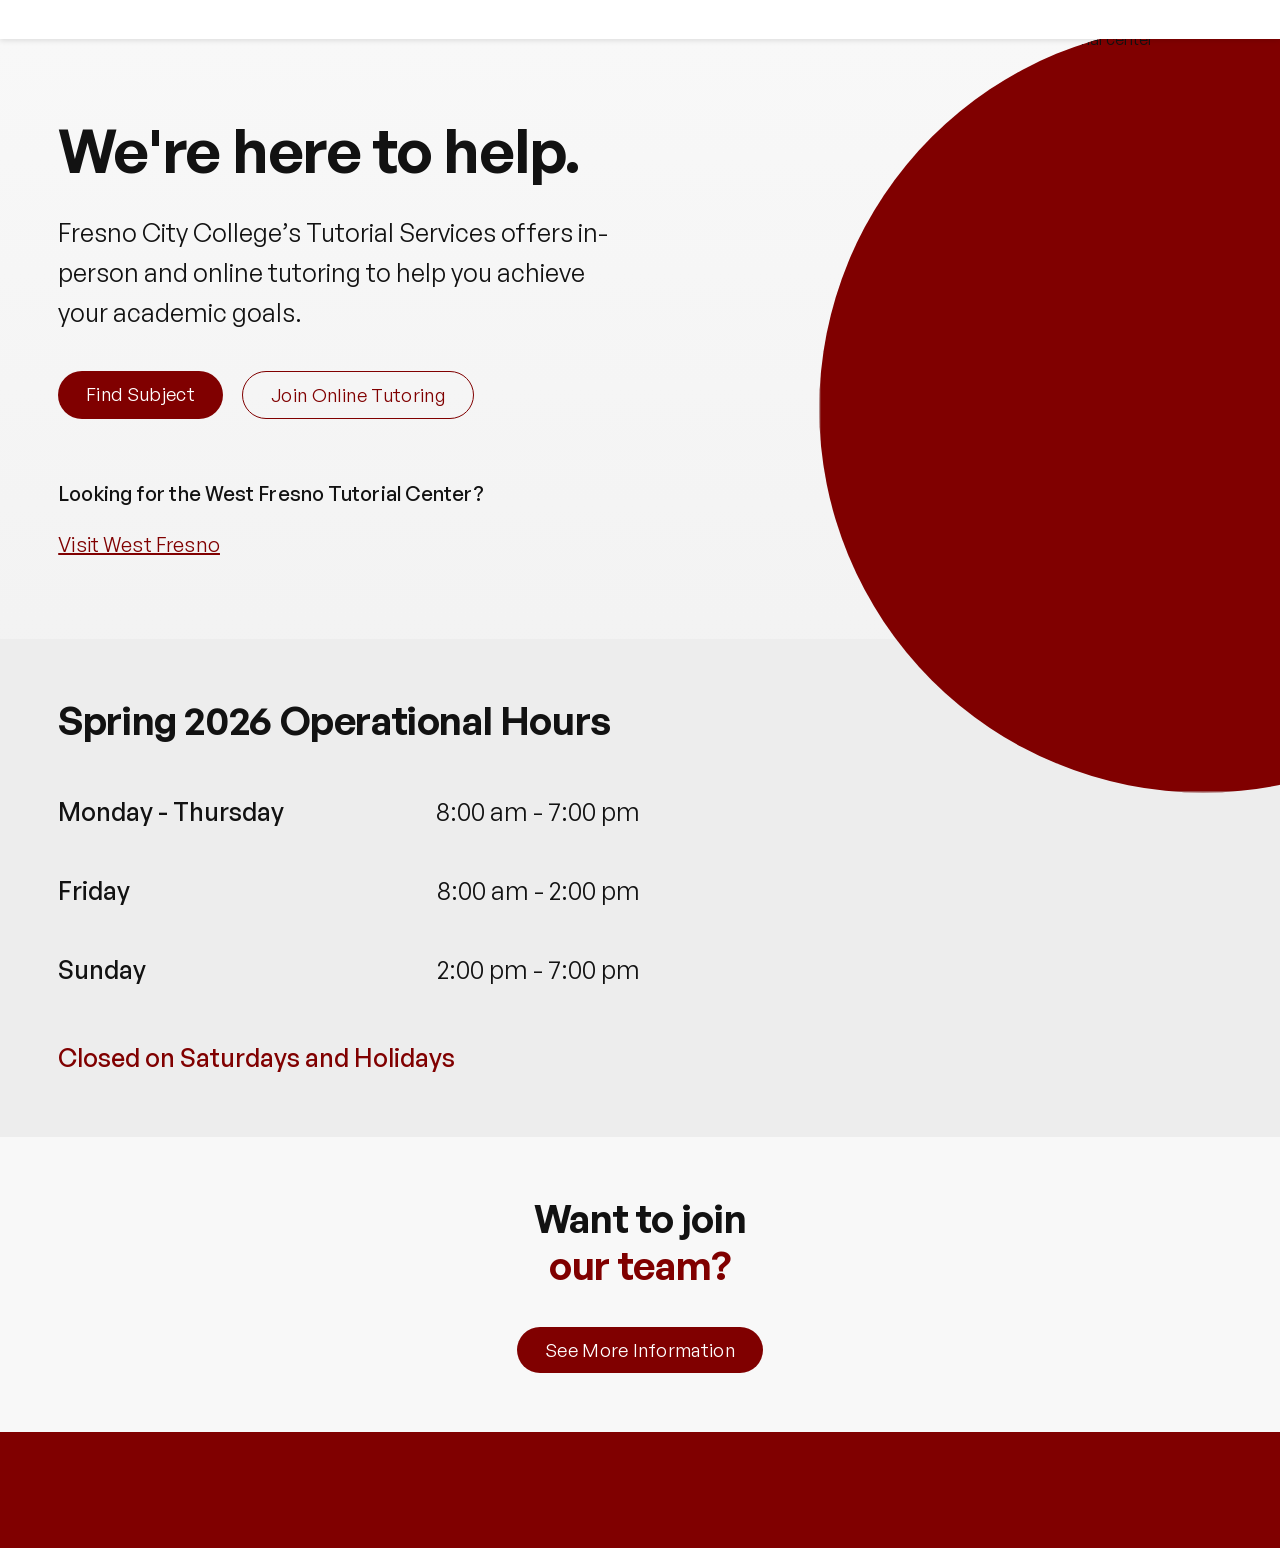
==== commit a398a684: "Changed most pages' hero paddings to var(--space-xxl) 0. Readjusted the paddings of apply for work p" ====
--- a/index.html
+++ b/index.html
@@ -21,7 +21,7 @@
 
 <body>
 
-  <header id="header">
+  <header id="navbar">
   </header>
 
   <div id="overlay"></div>
@@ -29,59 +29,60 @@
   <aside id="sidebar">
   </aside>
 
-  <div class="mobile-hero-image" id="landing-page-mobile-image">
-    </div>
   <main id="main-content">
-    <div id="hero">
-      <div class="container">
-        <div id="hero-inner">
-          <div id="hero-text">
-            <h1 class="hero-title display-lg">We're here to <span>help.</span></h1>
-            <h3 id="hero-subtitle">Fresno City College’s Tutorial Services offers in-person and online
-              tutoring to help you achieve your academic goals.</h3>
+    <div class="mobile-hero-image" id="landing-page-mobile-image"></div>
+    <section class="slide-up-top-rounded-card">
+      <div id="hero">
+        <div class="container">
+          <div id="hero-inner">
+            <div id="hero-text">
+              <h1 class="hero-title display-lg">We're here to <span>help.</span></h1>
+              <h3 id="hero-subtitle">Fresno City College’s Tutorial Services offers in-person and online
+                tutoring to help you achieve your academic goals.</h3>
+            </div>
+            <div id="hero-buttons">
+              <a href="subjects.html" class="btn primary-btn">Find Subject</a>
+              <a href="online-tutoring.html" class="btn secondary-btn">Join Online Tutoring</a>
+            </div>
+            <div id="hero-bottom-text">
+              <h4>Looking for the West Fresno Tutorial Center?</h4>
+              <a href="west-fresno-website.html">Visit West Fresno</a>
+            </div>
           </div>
-          <div id="hero-buttons">
-            <a href="subjects.html" class="btn primary-btn">Find Subject</a>
-            <a href="online-tutoring.html" class="btn secondary-btn">Join Online Tutoring</a>
-          </div>
-          <div id="hero-bottom-text">
-            <h4>Looking for the West Fresno Tutorial Center?</h4>
-            <a href="west-fresno-website.html">Visit West Fresno</a>
+        </div>
+        <div id="hero-circle">
+          <img src="/assets/images/library-picture.png" alt="picture of fresno city college tutorial center">
+        </div>
+      </div>
+      <div class="hours-of-operation">
+        <div class="container">
+          <div class="hours-of-operation-inner">
+            <h1>Spring 2026 Operational Hours</h1>
+            <div class="days-and-hours">
+              <h3 class="days">Monday - Thursday</h3>
+              <h3>8:00 am - 7:00 pm</h3>
+            </div>
+            <div class="days-and-hours">
+              <h3 class="days">Friday</h3>
+              <h3>8:00 am - 2:00 pm</h3>
+            </div>
+            <div class="days-and-hours">
+              <h3 class="days">Sunday</h3>
+              <h3>2:00 pm - 7:00 pm</h3>
+            </div>
+            <h3 class="closed-info">Closed on Saturdays and Holidays</h3>
           </div>
         </div>
       </div>
-      <div id="hero-circle">
-        <img src="/assets/images/library-picture.png" alt="picture of fresno city college tutorial center">
-      </div>
-    </div>
-    <div class="hours-of-operation">
-      <div class="container">
-        <div class="hours-of-operation-inner">
-          <h1>Spring 2026 Operational Hours</h1>
-          <div class="days-and-hours">
-            <h3 class="days">Monday - Thursday</h3>
-            <h3>8:00 am - 7:00 pm</h3>
+      <div id="work-cta">
+        <div class="container">
+          <div id="work-cta-text">
+            <h1>Want to join <span>our team?</span></h1>
+            <a href="work.html" class="primary-btn btn">See More Information</a>
           </div>
-          <div class="days-and-hours">
-            <h3 class="days">Friday</h3>
-            <h3>8:00 am - 2:00 pm</h3>
-          </div>
-          <div class="days-and-hours">
-            <h3 class="days">Sunday</h3>
-            <h3>2:00 pm - 7:00 pm</h3>
-          </div>
-          <h3 class="closed-info">Closed on Saturdays and Holidays</h3>
         </div>
       </div>
-    </div>
-    <div id="work-cta">
-      <div class="container">
-        <div id="work-cta-text">
-          <h1>Want to join <span>our team?</span></h1>
-          <a href="work.html" class="primary-btn btn">See More Information</a>
-        </div>
-      </div>
-    </div>
+    </section>
   </main>
 
   <footer id="site-footer">
--- a/css/base.css
+++ b/css/base.css
@@ -20,9 +20,12 @@
   overflow-x: hidden;
 }
 
-#main-content {
-  background: var(--color-background-gradient);
+#main-content,
+.slide-up-top-rounded-card {
+  background: inherit;
 }
+
+
 
 h1 {
   font-size: var(--h1-size);
--- a/css/layout.css
+++ b/css/layout.css
@@ -5,7 +5,7 @@
   padding: 0 var(--space-lg);
 }
 
-header {
+#navbar {
   background-color: var(--color-white);
   position: sticky;
   top: 0;
@@ -14,10 +14,10 @@
   height: auto;
   padding: var(--space-sm) 0;
   margin: 0;
-  width: 100%;
-}
-
-#navbar {
+  border-radius: 0 0 20px 20px;
+}
+
+#navbar-inner {
   display: flex;
   align-items: center;
   font-size: var(--btn-size);
@@ -106,22 +106,6 @@
 
 /*--- Landing Page ---*/
 
-.mobile-hero-image {
-  z-index: 0;
-  height: 25vh;
-}
-
-#landing-page-mobile-image {
-  background-image: url("/assets/images/library-picture.png");
-  background-size: cover;
-  background-position: bottom center;
-}
-
-#main-content {
-  margin-top: -50px;
-  border-radius: 50px 50px 0 0;
-}
-
 #hero {
   display: flex;
   flex-direction: column;
@@ -138,7 +122,7 @@
 }
 
 .hours-of-operation {
-  background-color: #ededed;
+  background-color: var(--color-secondary);
 }
 
 #work-cta {
@@ -202,8 +186,8 @@
 }
 
 #contact-hero-content {
-  padding-top: var(--space-xl);
-  padding-bottom: var(--space-lg);
+  text-align: center;
+  padding: var(--space-xl) 0;
   max-width: 720px;
 }
 
@@ -274,6 +258,12 @@
 
 /*--- Apply For Work Page ---*/
 
+#work-hero {
+  position: relative;
+  z-index: 100;
+  background: inherit;
+}
+
 #work-hero .container {
   display: flex;
   justify-content: center;
@@ -285,9 +275,9 @@
 }
 
 .work-section {
-  padding: calc(2 * var(--space-xl)) 0;
-  position: relative;
-  overflow: hidden;
+  position: relative;
+  padding: var(--space-xl) 0;
+  border-radius: inherit;
 }
 
 .work-section-content {
@@ -296,11 +286,15 @@
 }
 
 #math-etc-section {
-  background-color: var(--color-background);
+  background: var(--color-secondary);
+}
+
+#pass-section {
+  background: #f2f2f2;
 }
 
 #wrc-section {
-  background-color: var(--color-secondary);
+  background: var(--color-background);
 }
 
 #pass-section .work-section-inner {
@@ -313,14 +307,22 @@
   padding: var(--space-xl) 0;
 }
 
+#wrc-pass-tutoring-options {
+  padding: 0 0 var(--space-xl) 0;
+}
+
 .questions-section {
+  background-color: var(--color-background);
+}
+
+.questions-section-inner {
   text-align: center;
   padding: var(--space-xl) 0;
   margin: 0 auto;
   width: fit-content;
 }
 
-.questions-section span {
+.questions-section-inner span {
   display: block;
 }
 
--- a/css/components.css
+++ b/css/components.css
@@ -190,7 +190,56 @@
   border-bottom: none;
 }
 
+/*--- Mobile Page Images ---*/
+
+.mobile-hero-image {
+  z-index: 0;
+  margin-top: -20px;
+  height: clamp(180px, 50vw, 320px);
+}
+
+#landing-page-mobile-image {
+  background-image: url("/assets/images/library-picture.png");
+  background-size: cover;
+  background-position: bottom center;
+}
+
+#wrc-page-mobile-image {
+  background-image: url("/assets/images/computer-lab-image.jpg");
+  background-size: cover;
+  background-position: center;
+}
+
+#pass-page-mobile-image {
+  background-image: url("/assets/images/computer-lab-image.jpg");
+  background-size: cover;
+  background-position: center;
+}
+
+#computer-lab-page-mobile-image {
+  background-image: url("/assets/images/computer-lab-image.jpg");
+  background-size: cover;
+  background-position: center;
+}
+
+#math-etc-mobile-image {
+  background-image: url("/assets/images/work-image.jpg");
+  background-size: cover;
+  background-position: center;
+}
+
+.mobile-work-image {
+  z-index: 0;
+  margin-top: -40px;
+  height: clamp(180px, 100vw, 480px);
+}
+
 /* --- Hero Section Content --- */
+
+.slide-up-top-rounded-card {
+  margin-top: -50px;
+  border-radius: 40px 40px 0 0;
+}
 
 #hero-text {
   display: flex;
@@ -477,8 +526,18 @@
 }
 
 /* --- Apply For Work Page ---*/
+
+.bottom-rounded-card {
+  border-bottom-right-radius: 40px;
+  border-bottom-left-radius: 40px;
+}
+
 #work-hero h1 {
   margin-bottom: var(--space-md);
+}
+
+#work-hero-inner span {
+  color: var(--color-primary);
 }
 
 .work-section-inner h1 {
@@ -552,11 +611,11 @@
   text-align: center;
 }
 
-.questions-section h1 {
-  margin-bottom: var(--space-md);
-}
-
-.questions-section span {
+.questions-section-inner h1 {
+  margin-bottom: var(--space-md);
+}
+
+.questions-section-inner span {
   color: var(--color-primary);
 }
 
--- a/css/responsive.css
+++ b/css/responsive.css
@@ -10,7 +10,6 @@
 }
 
 @media (min-width: 768px) {
-
   .btn {
     width: auto;
   }
@@ -38,16 +37,239 @@
     padding: var(--space-lg) var(--space-xl);
   }
 
-  .tutoring-options .container {
-    justify-content: flex-start;
-  }
+  .work-section-buttons {
+    flex-direction: row;
+  }
+}
+
+@media (min-width: 1024px) {
+  #navbar {
+    border-radius: 0;
+  }
+
+  .slide-up-top-rounded-card {
+    margin-top: 0;
+    border-radius: 0;
+  }
+
+  .bottom-rounded-card {
+    border-radius: 0;
+  }
+
+  #main-logo {
+    height: 56px;
+    width: 56px;
+  }
+
+  .upper-icons {
+    display: flex;
+    gap: var(--space-lg);
+    margin-right: auto;
+    margin-left: var(--space-lg);
+    color: var(--color-black);
+  }
+
+  .upper-icons a {
+    color: inherit;
+    text-decoration: none;
+  }
+
+  .upper-icons button {
+    background: none;
+    border: none;
+    color: inherit;
+    font: inherit;
+    cursor: pointer;
+    padding: 0;
+  }
+
+  .upper-icons a:hover,
+  .upper-icons button:hover {
+    color: maroon;
+    font-weight: 500;
+  }
+
+  #nav-dropdown-content a:hover {
+    color: maroon;
+    font-weight: 500;
+  }
+
+  .upper-buttons {
+    display: flex;
+    gap: var(--space-md);
+    margin-left: auto;
+  }
+
+  #sidebar-btn {
+    display: none;
+  }
+
+  #sidebar {
+    display: none;
+  }
+
+  .mobile-hero-image,
+  .mobile-work-image {
+    display: none;
+  }
+
+  #hero-inner,
+  #subjects-hero-content,
+  #contact-hero-content,
+  #work-hero-inner {
+    padding: var(--space-xxl) 0;
+  }
+
+  /* --- Hero Section --- */
+
+  #hero-inner {
+    display: flex;
+    flex-direction: column;
+    justify-content: center;
+    align-items: flex-start;
+    width: 50%;
+  }
+
+  #hero-subtitle {
+    padding: 0;
+  }
+
+  #hero-circle {
+    display: inline-block;
+    position: absolute;
+    bottom: 0;
+    right: 0;
+    width: clamp(700px, 60vw, 1000px);
+    height: clamp(700px, 60vw, 1000px);
+    transform: translate(40%, 20%);
+    border-radius: 50%;
+    background-color: var(--color-primary);
+    z-index: 0;
+    overflow: hidden;
+  }
+
+  #hero-circle img {
+    object-fit: cover;
+    width: 100%;
+    height: 100%;
+    object-position: center;
+  }
+
+  .hours-of-operation-inner {
+    text-align: left;
+    max-width: 50%;
+  }
+
+  .days-and-hours {
+    display: flex;
+    justify-content: space-between;
+  }
+
+  /* --- Subjects Page --- */
+  #subjects-circle-left,
+  #subjects-circle-right {
+    display: inline-block;
+    position: absolute;
+    width: clamp(300px, 30vw, 700px);
+    height: clamp(300px, 30vw, 700px);
+    background-color: var(--color-primary);
+    z-index: 0;
+    border-radius: 50%;
+  }
+
+  #subjects-circle-left {
+    top: 0;
+    left: 0;
+    transform: translate(-50%, -50%);
+  }
+
+  #subjects-circle-right {
+    bottom: 0;
+    right: 0;
+    transform: translate(50%, 50%);
+  }
+
+  .subjects-content {
+    grid-template-columns: 1fr 1fr;
+    text-align: left;
+  }
+
+  .subjects-content a {
+    transition: background-color 0.2s ease-in-out;
+  }
+
+  .subjects-content a:hover {
+    background-color: var(--color-secondary);
+  }
+
+  #subjects-box {
+    width: 80%;
+  }
+
+  /*
+  #contact-circle-left,
+  #contact-circle-right {
+    display: inline-block;
+    position: absolute;
+    width: clamp(100px, 25vw, 500px);
+    height: clamp(100px, 25vw, 500px);
+    background-color: var(--color-background);
+    border: clamp(20px, 5vw, 100px)solid var(--color-primary);
+    z-index: -1;
+    border-radius: 50%;
+  }
+
+  #contact-circle-left {
+    top: 0;
+    left: 0;
+    transform: translate(-70%, 100%);
+  }
+
+   #contact-circle-right {
+    top: 0;
+    right: 0;
+    transform: translate(70%, -10%);
+  }
+  */
+
+  /* --- Contact Page --- */
+
+  #contact-hero-content {
+    text-align: left;
+  }
+
+  .contact-img {
+    margin: 0;
+    order: 2;
+  }
+
+  .contact-box-content {
+    flex-direction: row;
+    width: 720px;
+    justify-content: space-between;
+    align-items: center;
+  }
+
+  .contact-box-text {
+    text-align: left;
+    order: 1;
+  }
+
+  /* --- Footer --- */
+
+  #footer-content {
+    display: grid;
+    grid-template-columns: 2fr 1fr 1fr;
+  }
+
+  /* --- Apply For Work Page --- */
 
   #math-etc-circle,
   #wrc-circle,
   #pass-circle {
     display: inline-block;
     position: absolute;
-    width: clamp(300px, 50vw, 900px);
+    width: clamp(300px, 60vw, 900px);
     height: 900px;
     border-radius: 50%;
     background-color: var(--color-primary);
@@ -87,235 +309,31 @@
     transform-origin: right;
   }
 
+  #work-hero-inner span {
+    color: var(--color-text);
+  }
+
+  .work-section {
+    padding: var(--space-xxl) 0;
+    overflow: hidden;
+  }
+
   .work-section-inner {
-    max-width: 40ch;
-  }
-}
-
-@media (min-width: 1024px) {
-
-  #main-content {
-    margin-top: 0;
-    border-radius: 0;
-  }
-
-  #main-logo {
-    height: 56px;
-    width: 56px;
-  }
-
-  .upper-icons {
-    display: flex;
-    gap: var(--space-lg);
-    margin-right: auto;
-    margin-left: var(--space-lg);
-    color: var(--color-black);
-  }
-
-  .upper-icons a {
-    color: inherit;
-    text-decoration: none;
-  }
-
-  .upper-icons button {
-    background: none;
-    border: none;
-    color: inherit;
-    font: inherit;
-    cursor: pointer;
-    padding: 0;
-  }
-
-  .upper-icons a:hover,
-  .upper-icons button:hover {
-    color: maroon;
-    font-weight: 500;
-  }
-
-  #nav-dropdown-content a:hover {
-    color: maroon;
-    font-weight: 500;
-  }
-
-  .upper-buttons {
-    display: flex;
-    gap: var(--space-md);
-    margin-left: auto;
-  }
-
-  #sidebar-btn {
-    display: none;
-  }
-
-  #sidebar {
-    display: none;
-  }
-
-  /* --- Hero Section --- */
-
-  .mobile-hero-image {
-    display: none;
-  }
-
-  #hero-inner {
-    display: flex;
-    flex-direction: column;
-    justify-content: center;
-    align-items: flex-start;
-    width: 50%;
-  }
-
-  #hero-subtitle {
-    padding: 0;
-  }
-
-  #hero-circle {
+    max-width: 50ch;
+  }
+
+  #pass-circle img {
+    transform-origin: right;
+  }
+
+  #services-circle {
     display: inline-block;
     position: absolute;
     bottom: 0;
     right: 0;
     width: clamp(700px, 60vw, 1000px);
     height: clamp(700px, 60vw, 1000px);
-    transform: translate(40%, 20%);
-    border-radius: 50%;
-    background-color: var(--color-primary);
-    z-index: 0;
-    overflow: hidden;
-  }
-
-  #hero-circle img {
-    object-fit: cover;
-    width: 100%;
-    height: 100%;
-    object-position: center;
-  }
-
-  .hours-of-operation-inner {
-    text-align: left;
-    max-width: 50%;
-  }
-
-  .days-and-hours {
-    display: flex;
-    justify-content: space-between;
-  }
-
-  /* --- Subjects Page --- */
-  #subjects-circle-left,
-  #subjects-circle-right {
-    display: inline-block;
-    position: absolute;
-    width: clamp(300px, 30vw, 700px);
-    height: clamp(300px, 30vw, 700px);
-    background-color: var(--color-primary);
-    z-index: 0;
-    border-radius: 50%;
-  }
-
-  #subjects-circle-left {
-    top: 0;
-    left: 0;
-    transform: translate(-50%, -50%);
-  }
-
-  #subjects-circle-right {
-    bottom: 0;
-    right: 0;
-    transform: translate(50%, 50%);
-  }
-
-  .subjects-content {
-    grid-template-columns: 1fr 1fr;
-    text-align: left;
-  }
-
-  .subjects-content a {
-    transition: background-color 0.2s ease-in-out;
-  }
-
-  .subjects-content a:hover {
-    background-color: var(--color-secondary);
-  }
-
-  #subjects-box {
-    width: 80%;
-  }
-
-  /*
-  #contact-circle-left,
-  #contact-circle-right {
-    display: inline-block;
-    position: absolute;
-    width: clamp(100px, 25vw, 500px);
-    height: clamp(100px, 25vw, 500px);
-    background-color: var(--color-background);
-    border: clamp(20px, 5vw, 100px)solid var(--color-primary);
-    z-index: -1;
-    border-radius: 50%;
-  }
-
-  #contact-circle-left {
-    top: 0;
-    left: 0;
-    transform: translate(-70%, 100%);
-  }
-
-   #contact-circle-right {
-    top: 0;
-    right: 0;
-    transform: translate(70%, -10%);
-  }
-  */
-
-  /* --- Contact Page --- */
-  .contact-img {
-    margin: 0;
-    order: 2;
-  }
-
-  .contact-box-content {
-    flex-direction: row;
-    width: 720px;
-    justify-content: space-between;
-    align-items: center;
-  }
-
-  .contact-box-text {
-    text-align: left;
-    order: 1;
-  }
-
-  #footer-content {
-    display: grid;
-    grid-template-columns: 2fr 1fr 1fr;
-  }
-
-  #math-etc-circle,
-  #wrc-circle,
-  #pass-circle {
-    width: clamp(300px, 60vw, 900px);
-  }
-
-  .work-section-inner {
-    max-width: 50ch;
-  }
-
-  .work-section-buttons {
-    flex-direction: row;
-  }
-
-  #pass-circle img {
-    transform-origin: right;
-  }
-
-  #services-circle {
-    display: inline-block;
-    position: absolute;
-    bottom: 0;
-    right: 0;
-    width: clamp(700px, 60vw, 1000px);
-    height: clamp(700px, 60vw, 1000px);
-    transform: translate(40%, 50%);
+    transform: translate(40%, 40%);
     border-radius: 50%;
     background-color: var(--color-primary);
     z-index: 0;
@@ -338,9 +356,13 @@
     color: var(--color-text);
   }
 
-  .questions-section span {
+  .questions-section-inner span {
     display: inline;
     color: var(--color-text);
+  }
+
+  .tutoring-options .container {
+    justify-content: flex-start;
   }
 
   #tutoring-options-grid {
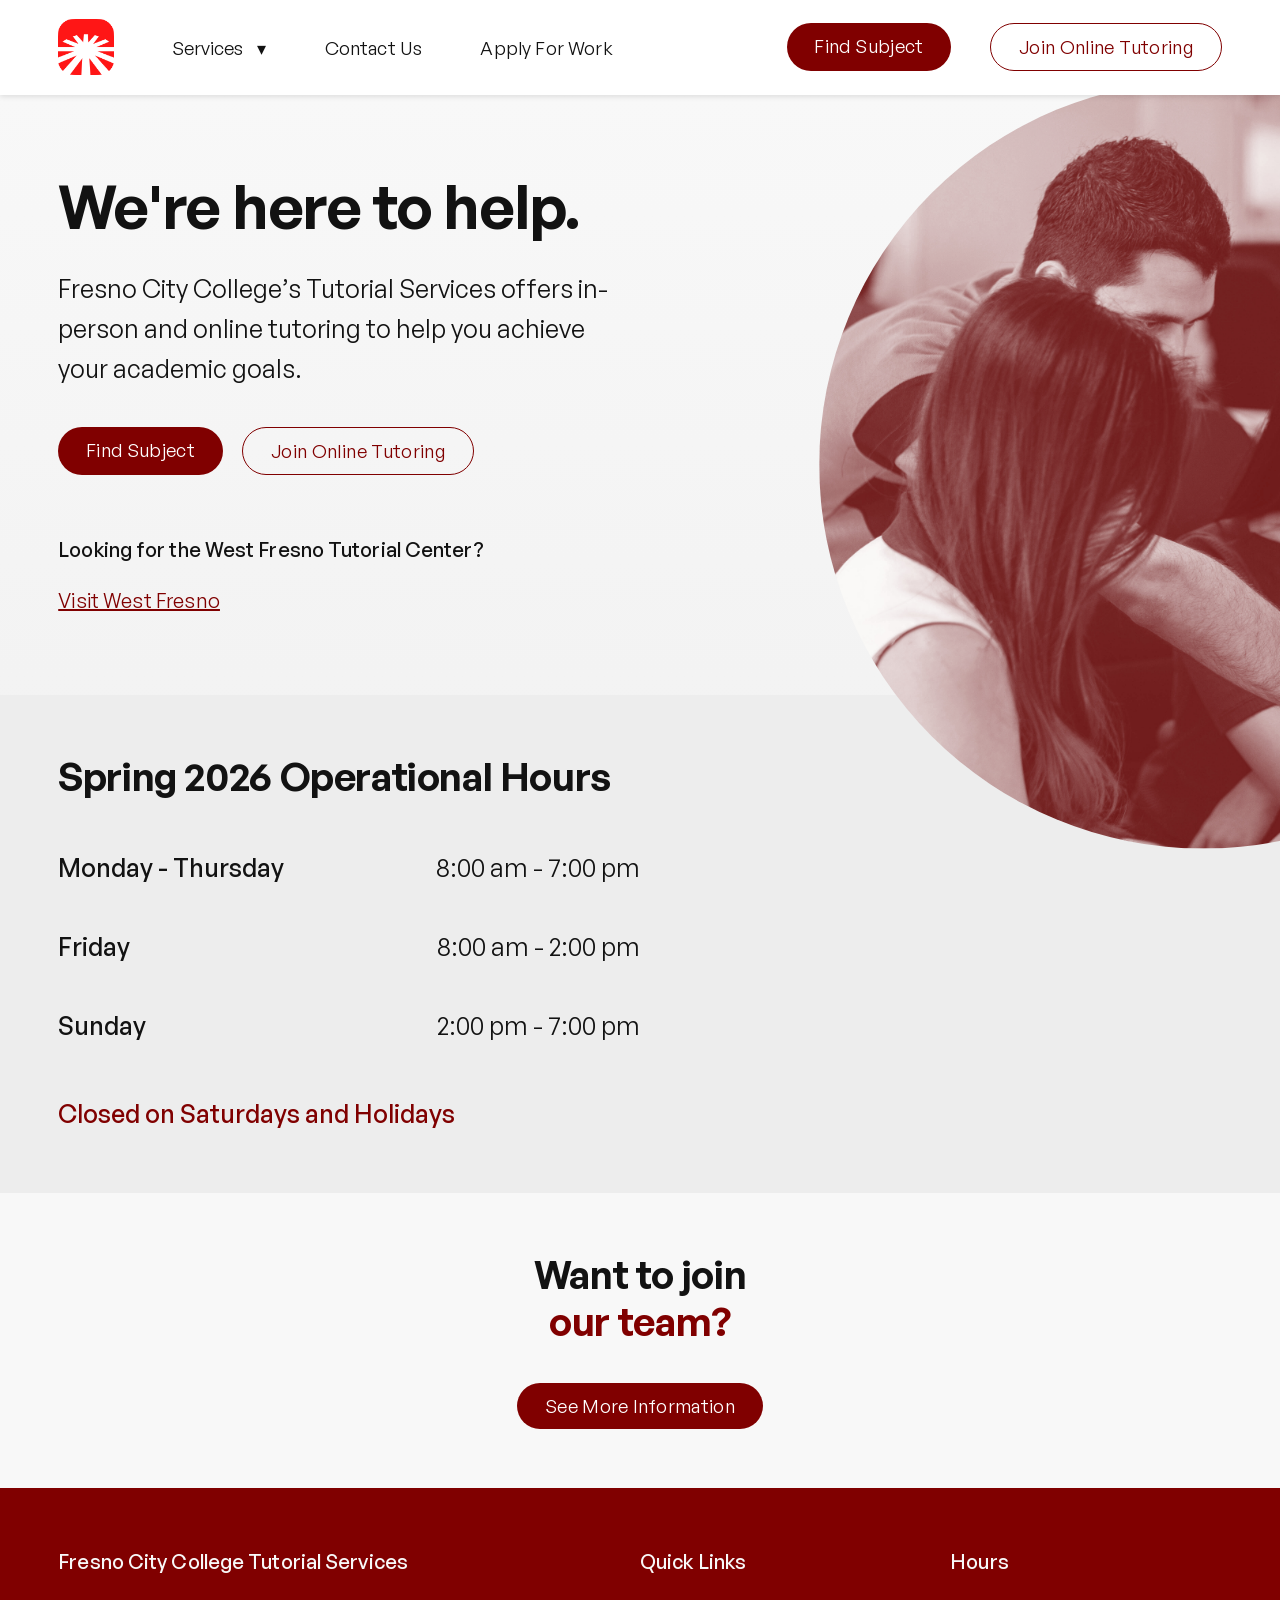
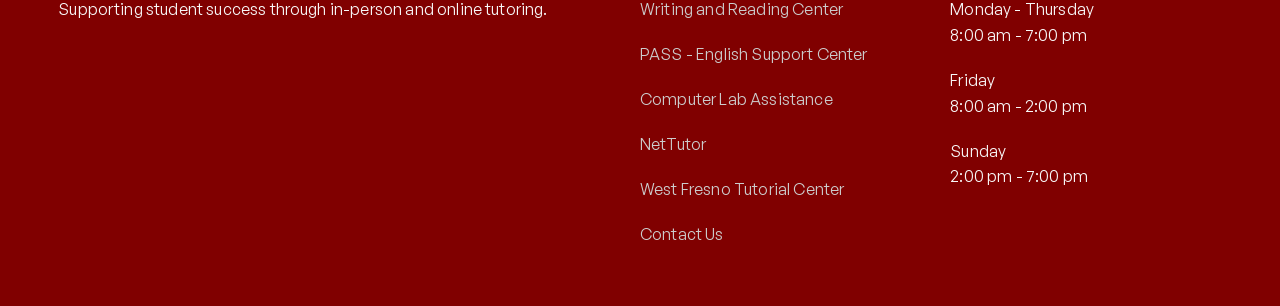
==== commit 7f64e239: "Put public images in a separate folder. Added mailto: and tel: protocols to email and phone links. A" ====
--- a/index.html
+++ b/index.html
@@ -42,16 +42,16 @@
             </div>
             <div id="hero-buttons">
               <a href="subjects.html" class="btn primary-btn">Find Subject</a>
-              <a href="online-tutoring.html" class="btn secondary-btn">Join Online Tutoring</a>
+              <a href="wip.html" class="btn secondary-btn">Join Online Tutoring</a>
             </div>
             <div id="hero-bottom-text">
               <h4>Looking for the West Fresno Tutorial Center?</h4>
-              <a href="west-fresno-website.html">Visit West Fresno</a>
+              <a href="wip.html">Visit West Fresno</a>
             </div>
           </div>
         </div>
         <div id="hero-circle">
-          <img src="/assets/images/library-picture.png" alt="picture of fresno city college tutorial center">
+          <img src="/assets/images/public/computer-lab-image.jpg" alt="picture of fresno city college tutorial center">
         </div>
       </div>
       <div class="hours-of-operation">
--- a/css/layout.css
+++ b/css/layout.css
@@ -326,4 +326,8 @@
   display: block;
 }
 
-
+/* -- WIP Page -- */
+
+#wip-content {
+  padding: var(--space-xl) 0;
+}
--- a/css/components.css
+++ b/css/components.css
@@ -199,31 +199,31 @@
 }
 
 #landing-page-mobile-image {
-  background-image: url("/assets/images/library-picture.png");
+  background-image: url("/assets/images/public/computer-lab-image.jpg");
   background-size: cover;
   background-position: bottom center;
 }
 
 #wrc-page-mobile-image {
-  background-image: url("/assets/images/computer-lab-image.jpg");
+  background-image: url("/assets/images/public/computer-lab-image.jpg");
   background-size: cover;
   background-position: center;
 }
 
 #pass-page-mobile-image {
-  background-image: url("/assets/images/computer-lab-image.jpg");
+  background-image: url("/assets/images/public/computer-lab-image.jpg");
   background-size: cover;
   background-position: center;
 }
 
 #computer-lab-page-mobile-image {
-  background-image: url("/assets/images/computer-lab-image.jpg");
+  background-image: url("/assets/images/public/computer-lab-image.jpg");
   background-size: cover;
   background-position: center;
 }
 
 #math-etc-mobile-image {
-  background-image: url("/assets/images/work-image.jpg");
+  background-image: url("/assets/images/public/work-image.jpg");
   background-size: cover;
   background-position: center;
 }
@@ -536,10 +536,6 @@
   margin-bottom: var(--space-md);
 }
 
-#work-hero-inner span {
-  color: var(--color-primary);
-}
-
 .work-section-inner h1 {
   margin-bottom: var(--space-lg);
 }
@@ -644,3 +640,19 @@
 #services-circle {
   display: none;
 }
+
+/* -- WIP Page -- */
+
+#wip-content h1{
+  margin-bottom: var(--space-md);
+}
+
+#wip-content ul {
+  font-size: var(--h3-size);
+  margin-bottom: var(--space-lg);
+}
+
+#wip-content span {
+  color: var(--color-primary);
+  font-weight: 500;
+}
--- a/css/responsive.css
+++ b/css/responsive.css
@@ -309,10 +309,6 @@
     transform-origin: right;
   }
 
-  #work-hero-inner span {
-    color: var(--color-text);
-  }
-
   .work-section {
     padding: var(--space-xxl) 0;
     overflow: hidden;
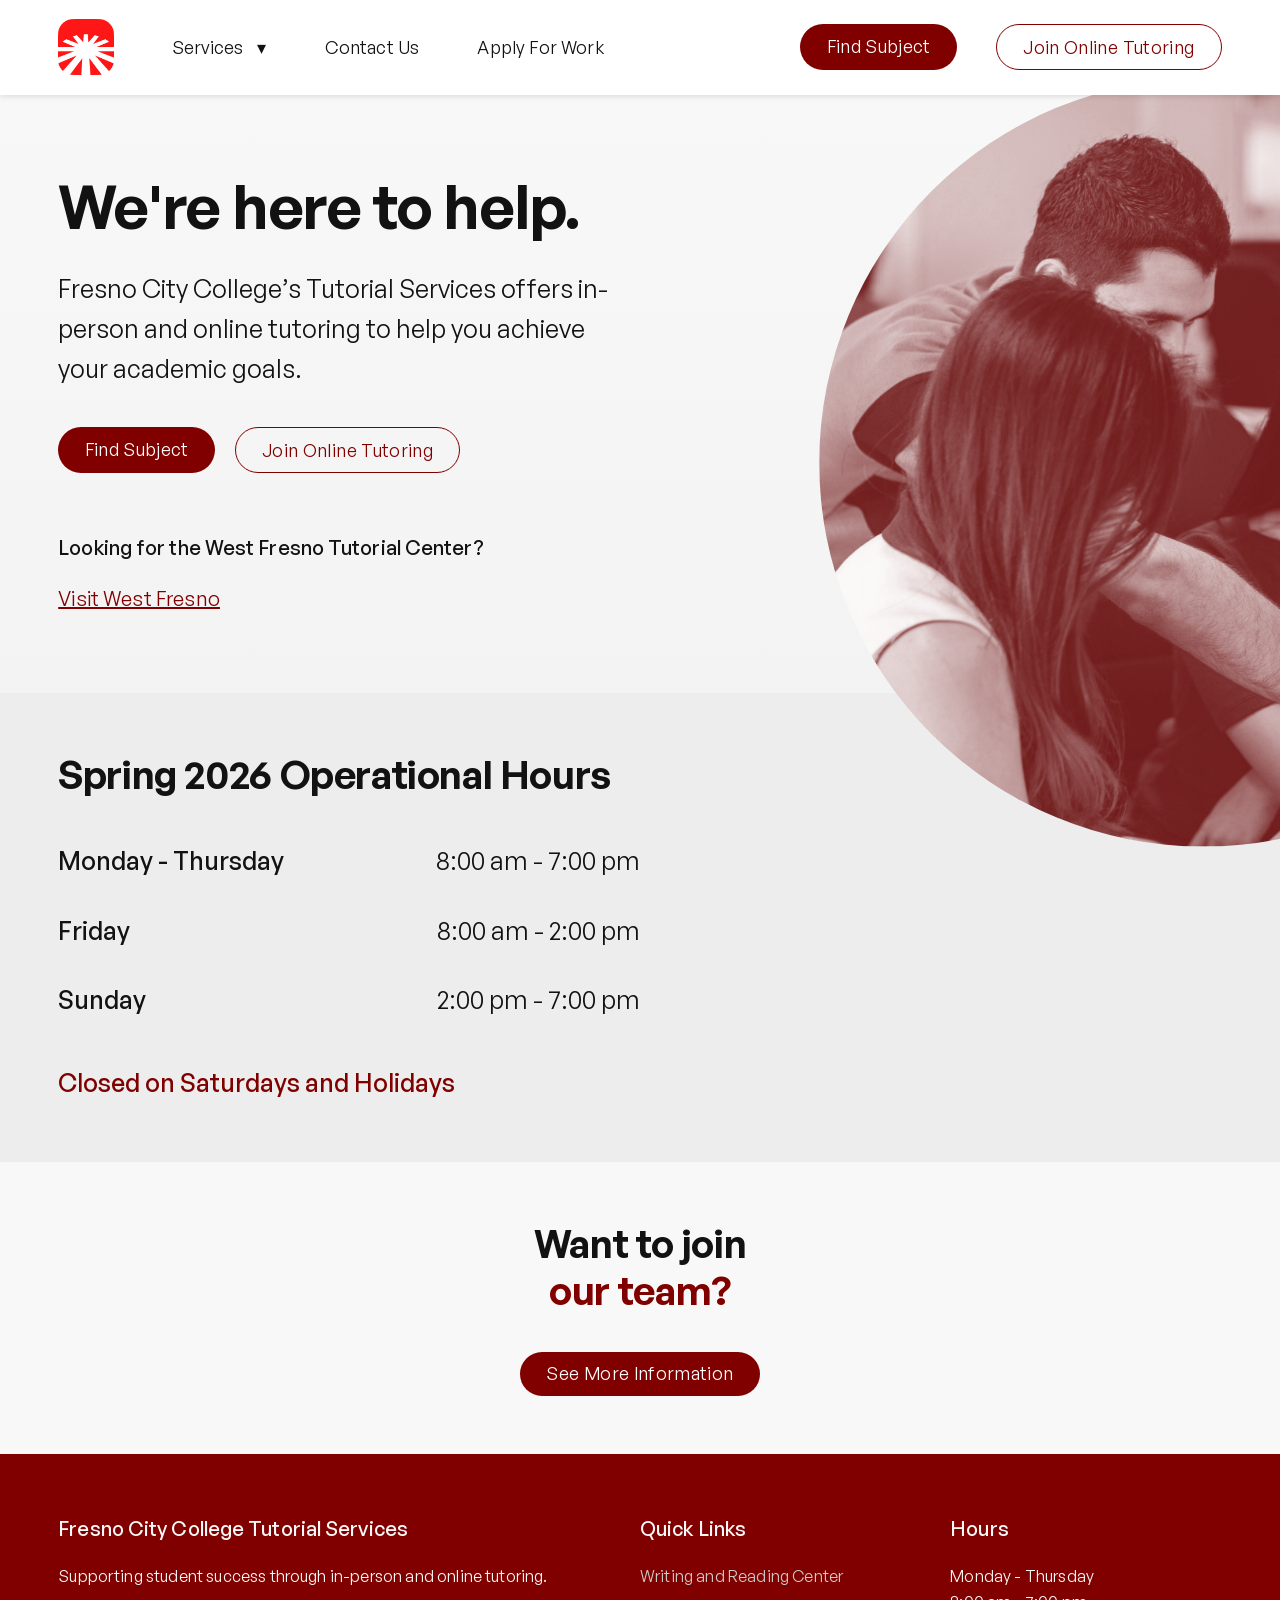
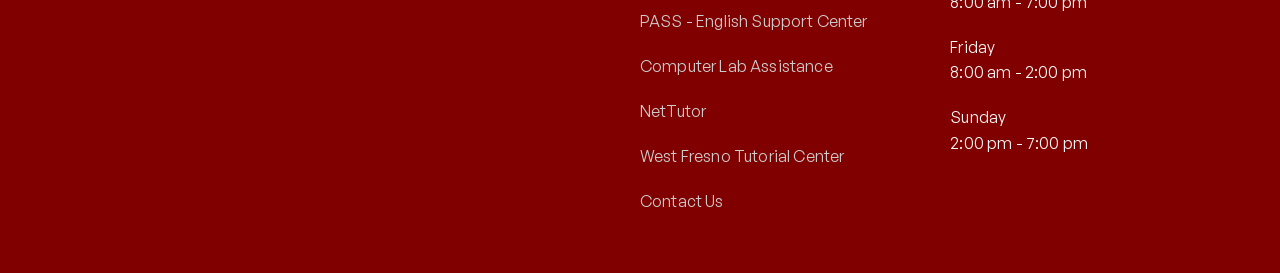
==== commit 91acd19a: "Changed tutoring schedule layout and added section tab for each tutoring section for better readabil" ====
--- a/index.html
+++ b/index.html
@@ -1,6 +1,9 @@
 <html lang="en">
 
 <head>
+  <!-- Viewport Settings for Mobile Scaling -->
+  <meta name="viewport" content="width=device-width, initial-scale=1.0">
+
   <!--Loading Scripts-->
   <script src="/js/partials.js" defer></script>
   <script src="/js/navigation.js" defer></script>
@@ -60,15 +63,15 @@
             <h1>Spring 2026 Operational Hours</h1>
             <div class="days-and-hours">
               <h3 class="days">Monday - Thursday</h3>
-              <h3>8:00 am - 7:00 pm</h3>
+              <h3 class="hours">8:00 am - 7:00 pm</h3>
             </div>
             <div class="days-and-hours">
               <h3 class="days">Friday</h3>
-              <h3>8:00 am - 2:00 pm</h3>
+              <h3 class="hours">8:00 am - 2:00 pm</h3>
             </div>
             <div class="days-and-hours">
               <h3 class="days">Sunday</h3>
-              <h3>2:00 pm - 7:00 pm</h3>
+              <h3 class="hours">2:00 pm - 7:00 pm</h3>
             </div>
             <h3 class="closed-info">Closed on Saturdays and Holidays</h3>
           </div>
--- a/css/variables.css
+++ b/css/variables.css
@@ -63,10 +63,12 @@
   --body-sm-letter-spacing: 0.015em;
 
   /* Button Text */
-  --btn-size: 1.15rem;
+  --desktop-btn-size: 1.1rem;
+  --mobile-btn-size: 1rem;
   --btn-weight: 400;
   --btn-line-height: 1;
   --btn-letter-spacing: 0.02em;
+
 
   /* --- 4. SPACING SYSTEM (8pt Grid) --- */
   --space-xxs: clamp(0.5rem, 0.4583rem + 0.1852vw, 0.625rem);
--- a/css/base.css
+++ b/css/base.css
@@ -17,12 +17,12 @@
   letter-spacing: var(--body-letter-spacing);
   background: var(--color-background-gradient);
   color: var(--color-text);
-  overflow-x: hidden;
 }
 
 #main-content,
 .slide-up-top-rounded-card {
   background: inherit;
+  overflow-x: hidden;
 }
 
 
@@ -93,7 +93,7 @@
   list-style-position: inside;
 }
 
-a, button {
+a, button, nav, input{
   transition: font-weight 0.1s ease-in-out;
-  font-size: var(--btn-size);
+  font-size: var(--mobile-btn-size);
 }
--- a/css/layout.css
+++ b/css/layout.css
@@ -12,7 +12,7 @@
   z-index: 800;
   box-shadow: 0 2px 5px rgba(0, 0, 0, 0.1);
   height: auto;
-  padding: var(--space-sm) 0;
+  padding: var(--space-xs) 0;
   margin: 0;
   border-radius: 0 0 20px 20px;
 }
@@ -20,7 +20,6 @@
 #navbar-inner {
   display: flex;
   align-items: center;
-  font-size: var(--btn-size);
 }
 
 /* Sidebar Layout & Overlay */
@@ -144,6 +143,15 @@
 }
 
 /* --- Subjects Page --- */
+
+#subjects-menu {
+  margin: 0 auto;
+  display: flex;
+  flex-direction: column;
+  align-items: center;
+  gap: var(--space-lg);
+}
+
 #subjects-hero,
 #subjects-hero-content {
   display: flex;
@@ -217,6 +225,26 @@
 
 /*--- Individual Subjects Page ---*/
 
+.accordion-content {
+  display: none;
+}
+
+.accordion-content.open {
+  display: block;
+  padding-top: var(--space-xxl);
+  gap: var(--space-md);
+}
+
+.accordion-content > .section-schedules:last-child .schedule-content:last-child {
+  margin-bottom: 0;
+}
+
+#accordion-wrapper {
+  display: flex;
+  flex-direction: column;
+  margin: 0 auto;
+}
+
 #subject-info-container {
   padding-top: var(--space-xl);
   text-align: center;
@@ -230,22 +258,11 @@
   display: block; 
 }
 
-#drop-in-info,
+#dropin-info,
 #etc-info,
 #online-info {
   width: 100%;
   text-align: center;
-}
-
-#subject-disclaimer {
-  text-align: center;
-  padding: var(--space-lg) 0;
-  background: var(--color-background);
-}
-
-#subject-disclaimer .container {
-  display: flex;
-  justify-content: center;
 }
 
 #subject-sections {
--- a/css/components.css
+++ b/css/components.css
@@ -4,7 +4,6 @@
   padding: 0.75em 1.5em;
   text-decoration: none;
   border-radius: 9999px;
-  font-size: var(--btn-size);
   font-weight: var(--btn-weight);
   line-height: var(--btn-line-height);
   letter-spacing: var(--btn-letter-spacing);
@@ -35,8 +34,8 @@
 
 /* --- Navigation Components --- */
 #main-logo {
-  height: 44px;
-  width: 44px;
+  height: 36px;
+  width: 36px;
   margin: 0;
 }
 
@@ -46,17 +45,22 @@
 }
 
 /* --- Sidebar Components --- */
-#sidebar-btn {
+#sidebar-btn-wrapper {
+  width: 44px;
+  height: 44px;
+  margin-left: auto;
+  background-color: transparent;
+  border: none;
+}
+
+#sidebar-btn-lines {
+  padding: 0.4rem 0;
   display: flex;
   flex-direction: column;
   justify-content: space-between;
   align-items: center;
-  height: 44px;
-  width: 44px;
-  margin-left: auto;
-  background-color: transparent;
-  padding: 0.4rem 0;
-  border: none;
+  height: 36px;
+  width: 36px;
 }
 
 .line {
@@ -70,7 +74,7 @@
   width: 44px;
   height: 44px;
   position: absolute;
-  top: var(--space-md);
+  top: var(--space-sm);
   right: var(--space-lg);
   background: transparent;
   border: none;
@@ -84,7 +88,7 @@
   top: 50%;
   left: 50%;
   width: 3px;
-  height: 44px;
+  height: 36px;
   background-color: var(--color-primary);
   border-radius: 9999px;
 }
@@ -100,7 +104,7 @@
 .sidebar-icons {
   display: flex;
   flex-direction: column;
-  margin: var(--space-xl) 0;
+  margin: var(--space-lg) 0;
 }
 
 .sidebar-icons button {
@@ -118,7 +122,6 @@
   border-bottom: 1px solid var(--color-tertiary);
   color: var(--color-primary);
   font-weight: 500;
-  font-size: var(--btn-size);
   width: 100%;
   padding: var(--space-xs) 0;
 }
@@ -144,7 +147,7 @@
   transform: rotate(180deg) translateY(-5px);
 }
 
-/* -- Subjects Coomponents -- */
+/* -- Subjects Components -- */
 
 .rounded-box {
   width: 100%;
@@ -154,7 +157,7 @@
 }
 
 .rounded-box-content {
-  padding: var(--space-md) var(--space-lg);
+  padding: var(--space-) var(--space-lg);
 }
 
 .rounded-box h2 {
@@ -307,21 +310,26 @@
 
 .days-and-hours {
   display: grid;
-  padding: var(--space-sm) 0;
+  padding: var(--space-xs) 0;
   grid-template-columns: 1fr;
 }
 
 .days-and-hours:last-of-type {
-  margin-bottom: var(--space-md);
+  margin-bottom: 0;
 }
 
 .closed-info {
+  margin-top: var(--space-md);
   font-weight: 500;
   color: var(--color-primary);
 }
 
 .days {
   font-weight: var(--h2-weight);
+}
+
+.hours {
+  font-weight: var(--body-weight);
 }
 
 /* --- Work CTA Content --- */
@@ -364,7 +372,6 @@
 }
 
 #subject-search {
-  font-size: var(--btn-size);
   font-weight: var(--btn-weight);
   padding: 0.6em 1.5em;
   text-decoration: none;
@@ -374,18 +381,9 @@
 }
 
 /* --- Subjects Menu & Boxes --- */
-#subjects-menu {
-  padding: var(--space-lg) 0 var(--space-xl) 0;
-  margin: 0 auto;
-  display: flex;
-  flex-direction: column;
-  align-items: center;
-  gap: var(--space-lg);
-}
 
 .subjects-content a {
   text-decoration: none;
-  font-size: var(--btn-size);
   font-weight: 500;
   color: var(--color-primary);
   border-bottom: 1px solid var(--color-secondary);
@@ -479,12 +477,49 @@
 
 /*--- Individual Subjects Page ---*/
 
-.schedule iframe {
-  width: 100%;
+.accordion-btn {
+  display: flex;
+  justify-content: space-between;
+  align-items: center;
+  width: 100%;
+  padding: var(--space-md) var(--space-lg);
+  background-color: transparent;
   border: none;
-  border-radius: 20px;
-  background: var(--color-background);
-  overflow: auto;
+  cursor: pointer;
+  border-bottom: 1px solid var(--color-secondary);
+  font-size: var(--h2-size);
+  font-weight: var(--h2-weight);
+  text-align: left;
+}
+
+.accordion-content > *:last-child {
+  margin-bottom: 0;
+}
+
+.schedule-content {
+  position: relative;
+  margin-bottom: var(--space-xxl);
+}
+
+.schedule-box {
+  position: relative;
+  z-index: 2;
+}
+
+.schedule-box-content {
+  padding: var(--space-sm) var(--space-lg);
+}
+
+.section-tab {
+  position: absolute;
+  --top-spacing: calc(var(--space-xl) * -1);
+  top: var(--top-spacing);
+  background: var(--color-primary);
+  color: var(--color-white);
+  display: inline-block;
+  padding: var(--space-xs) var(--space-lg) calc(var(--top-spacing) * -1) var(--space-lg);
+  border-radius: 20px 20px 0 0;
+  z-index: 1;
 }
 
 #subject-info,
@@ -506,7 +541,7 @@
   margin-bottom: var(--space-md);
 }
 
-#drop-in-info h1,
+#dropin-info h1,
 #online-info h1 {
   margin-bottom: var(--space-md);
 }
@@ -523,6 +558,16 @@
 #in-person-location li {
   font-size: var(--h3-size);
   margin-bottom: var(--space-sm);
+}
+
+.schedule-filter {
+  display: flex;
+  justify-content: space-evenly;
+}
+
+.filter-section {
+  display: flex;
+  flex-direction: column;
 }
 
 /* --- Apply For Work Page ---*/
@@ -618,7 +663,7 @@
 .email-phone {
   display: flex;
   flex-direction: column;
-  margin-top: var(--space-md);
+  margin-top: var(--space-sm);
   transition: font-weight 0.1s ease-in-out;
 }
 
@@ -629,7 +674,7 @@
 .email-data {
   color: var(--color-primary);
   text-decoration: underline;
-  font-size: var(--h3-size);
+  font-size: var(--h4-size);
 }
 
 .email-data:hover {
--- a/css/responsive.css
+++ b/css/responsive.css
@@ -43,7 +43,13 @@
 }
 
 @media (min-width: 1024px) {
+
+  a, button, nav, input {
+    font-size: var(--desktop-btn-size);
+  }
+
   #navbar {
+    padding: var(--space-sm) 0;
     border-radius: 0;
   }
 
@@ -100,7 +106,7 @@
     margin-left: auto;
   }
 
-  #sidebar-btn {
+  #sidebar-btn-wrapper {
     display: none;
   }
 
@@ -202,7 +208,8 @@
     background-color: var(--color-secondary);
   }
 
-  #subjects-box {
+  #subjects-menu,
+  #accordion-wrapper {
     width: 80%;
   }
 
